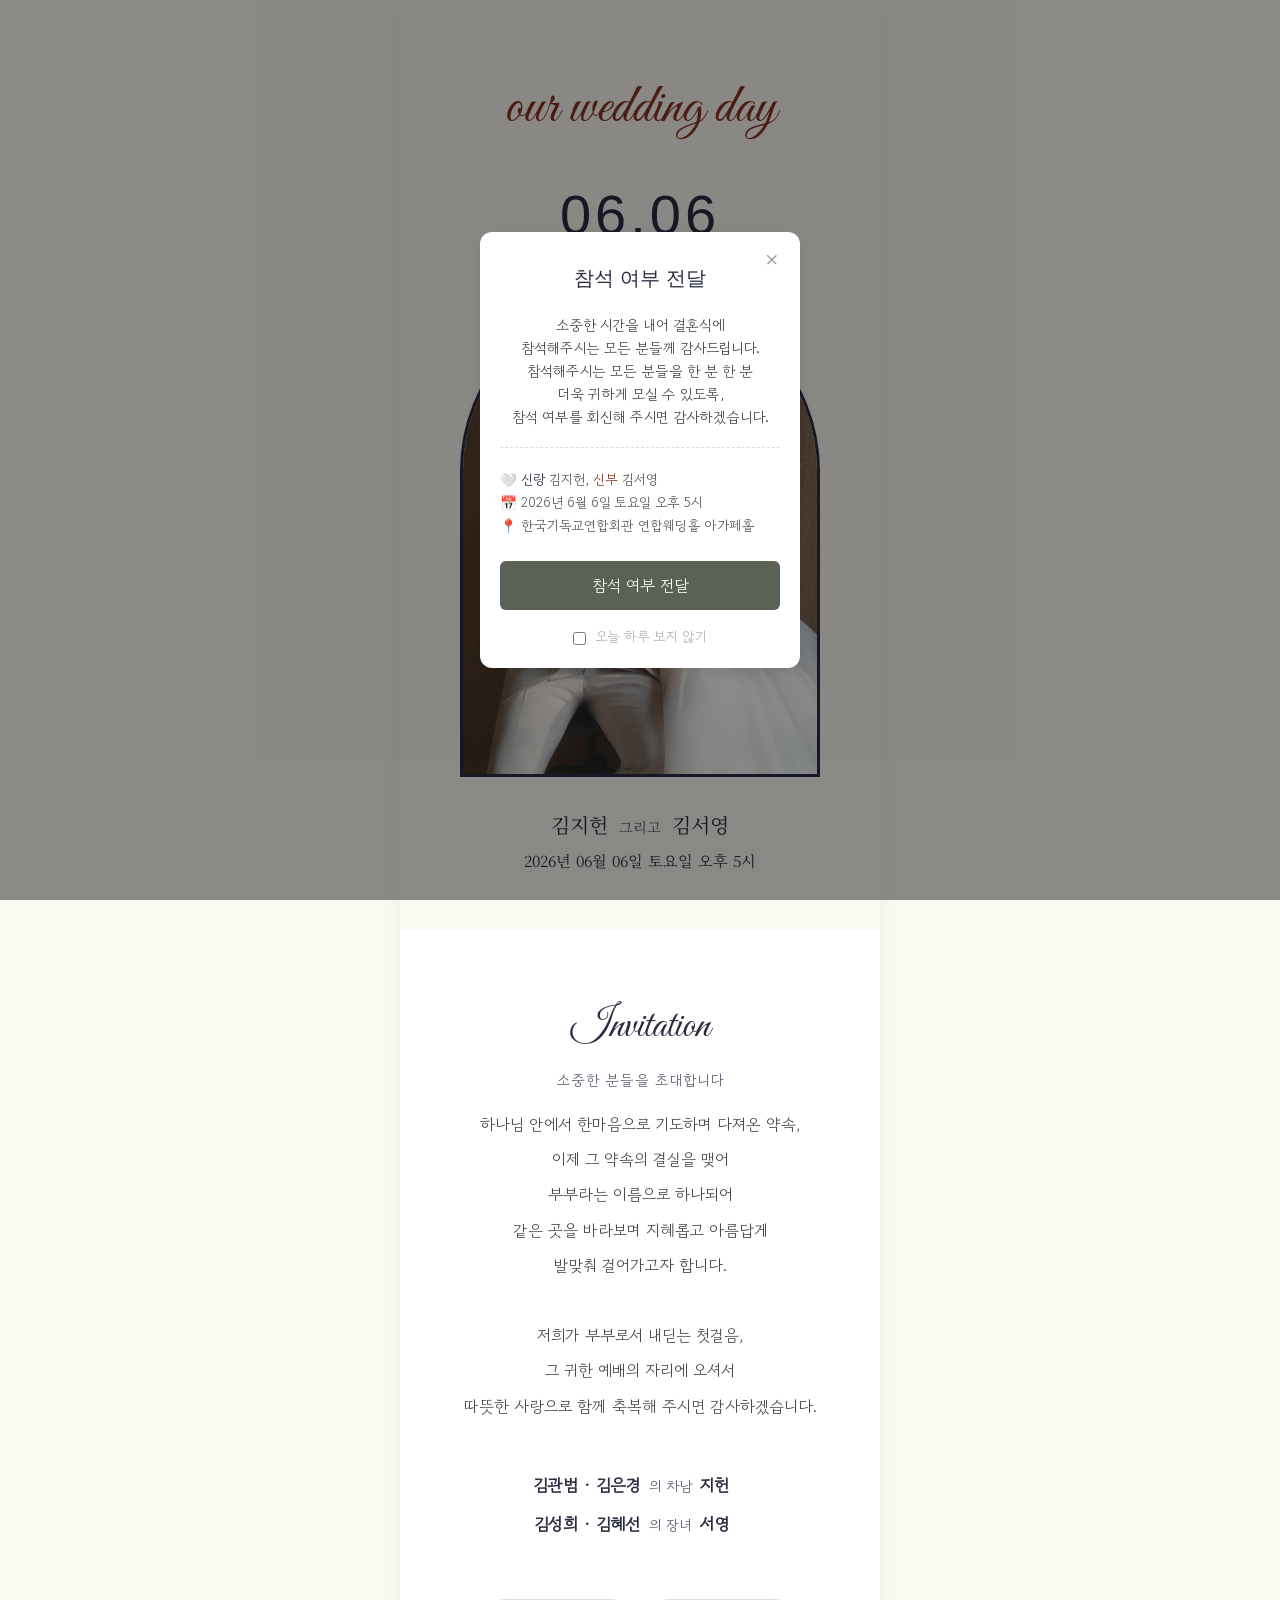
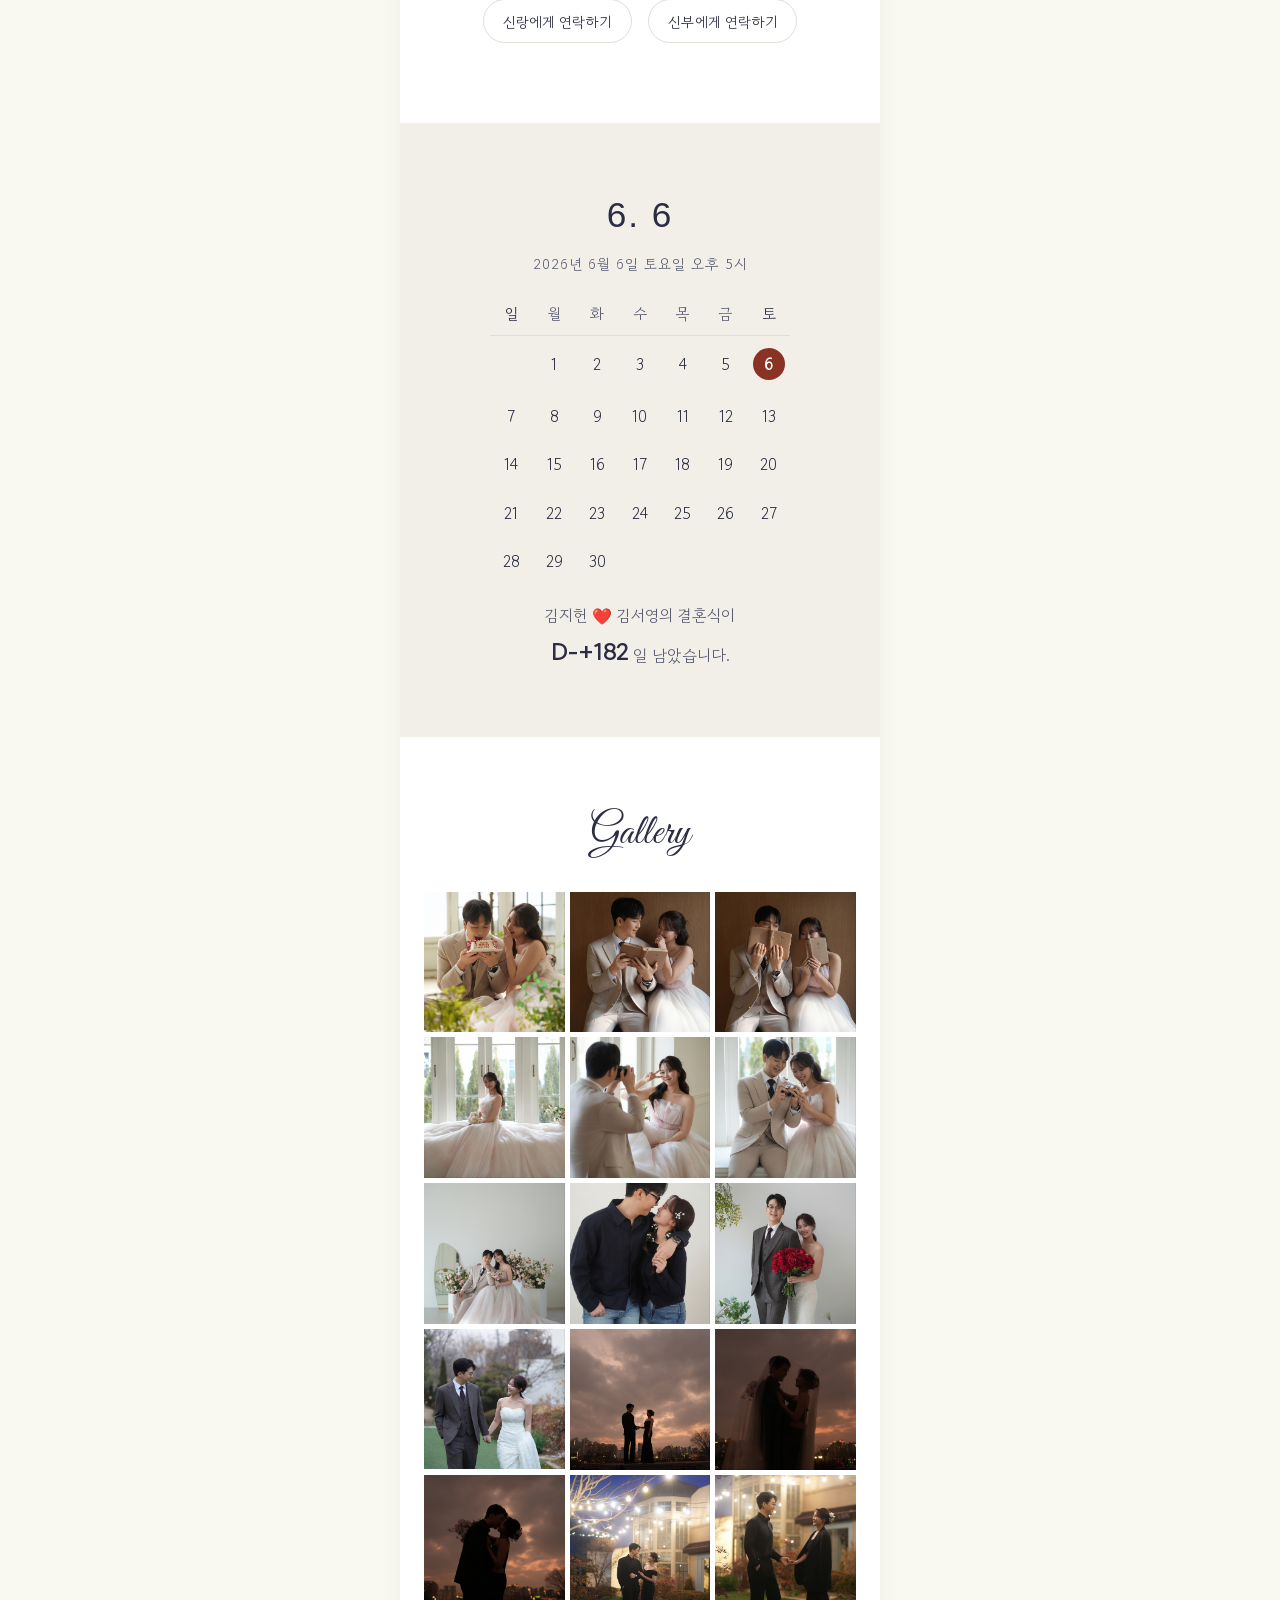
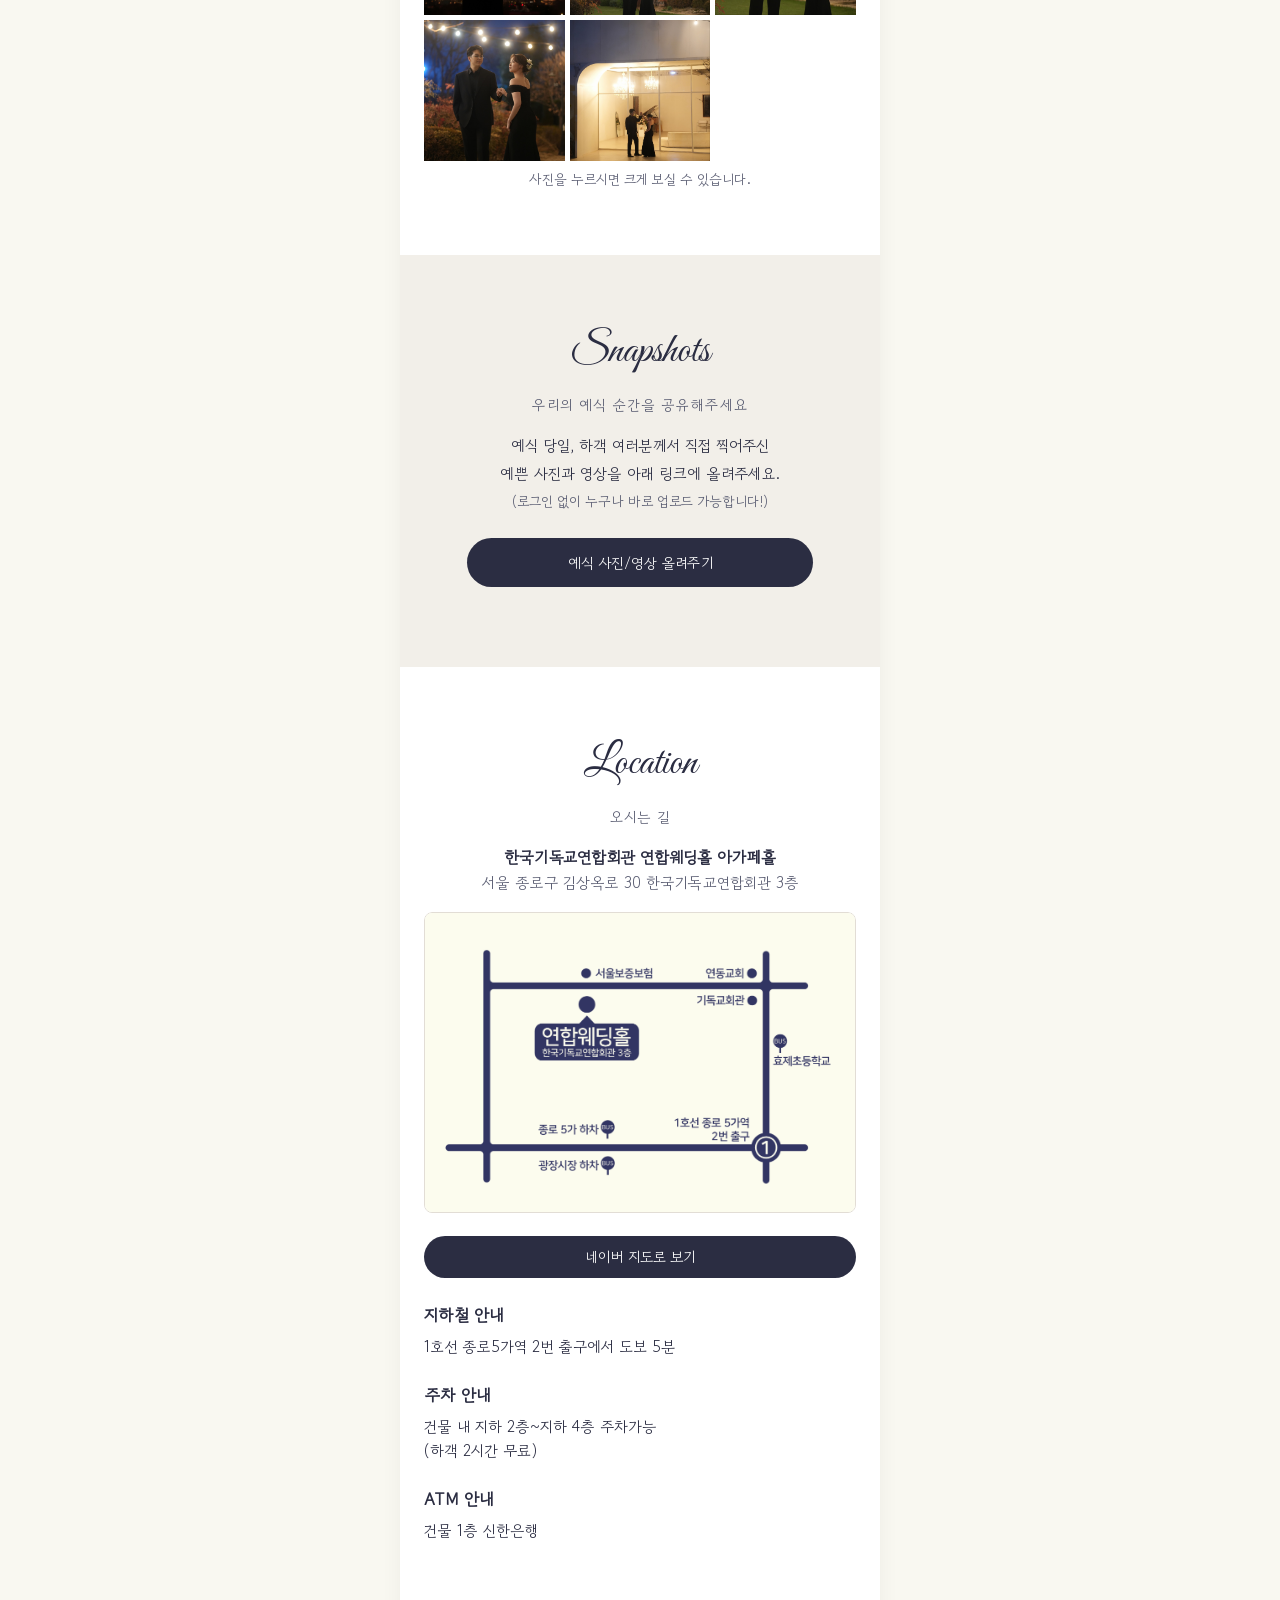
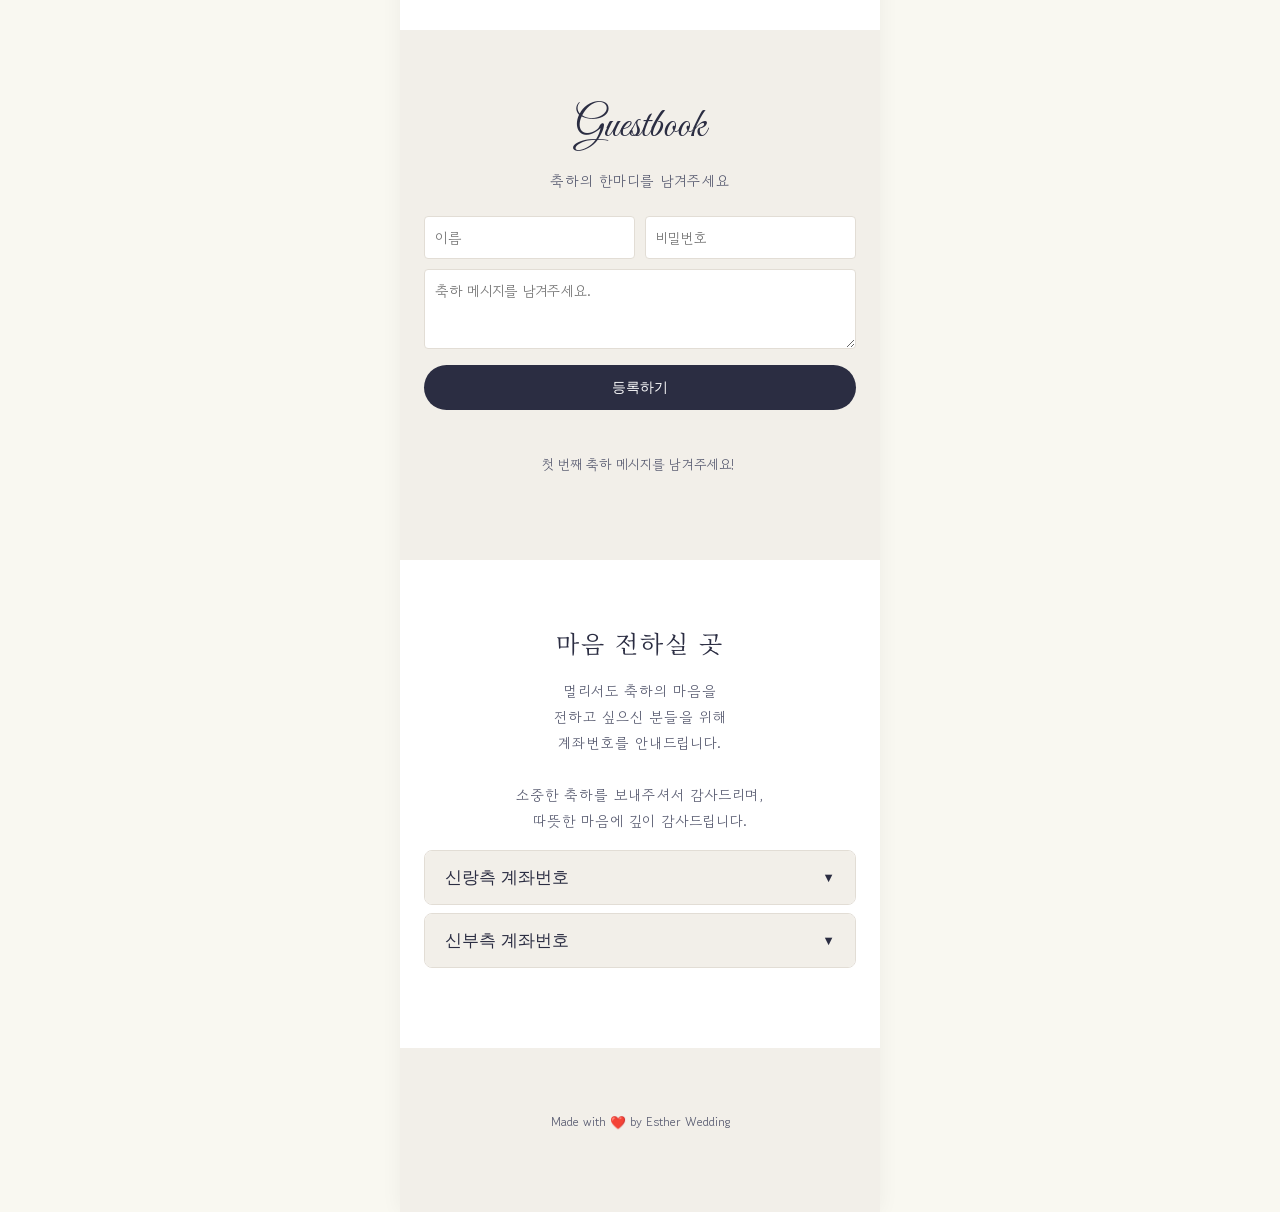
==== parents.html @ 5a8cbb38 "Add files via upload" ====
<!DOCTYPE html>
<html lang="ko">

<head>
    <meta charset="UTF-8">
    <meta name="viewport" content="width=device-width, initial-scale=1.0, maximum-scale=1.0, user-scalable=no">
    <title>모바일 청첩장</title>

    <!-- Open Graph for SNS share previews -->
    <meta property="og:title" content="지헌 ❤️ 서영 예식에 초대합니다">
    <meta property="og:description" content="2026년 06월 06일 오후 5시 | 한국기독교연합회관 연합웨딩홀">
    <meta property="og:image" content="https://estherluvsya11-alt.github.io/wedding-invitation/images/cover.jpg">

    <!-- 네이버 지도 API -->
    <script type="text/javascript" src="https://oapi.map.naver.com/openapi/v3/maps.js?ncpClientId=0wtzzyyzog"></script>
    <!-- Google Fonts -->
    <link rel="preconnect" href="https://fonts.googleapis.com">
    <link rel="preconnect" href="https://fonts.gstatic.com" crossorigin>
    <link
        href="https://fonts.googleapis.com/css2?family=Gowun+Dodum&family=Great+Vibes&family=Noto+Serif+KR:wght@300;400;600&display=swap"
        rel="stylesheet">

    <!-- Styles -->
    <link rel="stylesheet" href="css/style.css?v=3.0">
</head>

<body>
    <div class="app-container">
        <!-- 메인 커버 섹션 -->
        <section id="cover" class="section-cover">
            <div class="cover-top text-center" style="margin-top: 2rem;">
                <p class="font-script"
                    style="color: var(--accent-color); font-size: 3.5rem; display: inline-block; margin: 0;">
                    our wedding day</p>
                <h1 class="font-number"
                    style="font-size: 3.5rem; color: var(--primary-color); letter-spacing: 4px; margin-top: 1rem;">
                    06.06</h1>
            </div>
            <div class="cover-image-container"
                style="margin: 2rem auto; width: 90%; max-width: 360px; aspect-ratio: 1/1.35; border-radius: 200px 200px 0 0; border: 3px solid var(--primary-color); border-bottom: 3px solid var(--primary-color); overflow: hidden; position: relative; background: #fff;">
                <img src="images/cover.jpg" alt="Wedding Cover"
                    style="width: 100%; height: 100%; object-fit: cover; object-position: 65% 25%; opacity: 0.9;">
            </div>
            <div class="cover-bottom text-center mb-4">
                <p class="serif" style="font-size: 1.25rem; margin-bottom: 0.5rem; color: var(--primary-color);">김지헌
                    <span style="font-size:0.9rem; color: var(--text-muted); padding: 0 5px;">그리고</span> 김서영
                </p>
                <p class="serif" style="font-size: 0.95rem; color: var(--primary-color);">2026년 06월 06일 토요일 오후 5시</p>
            </div>
        </section>

        <!-- 인사말 섹션 -->
        <section id="greeting" class="section-padding text-center fade-in">
            <h2 class="section-title font-script">Invitation</h2>
            <p class="section-subtitle">소중한 분들을 초대합니다</p>

            <div class="greeting-message my-4">
                하나님 안에서 한마음으로 기도하며 다져온 약속,<br>
                이제 그 약속의 결실을 맺어<br>
                부부라는 이름으로 하나되어<br>
                같은 곳을 바라보며 지혜롭고 아름답게<br>
                발맞춰 걸어가고자 합니다.<br>
                <br>
                저희가 부부로서 내딛는 첫걸음,<br>
                그 귀한 예배의 자리에 오셔서<br>
                따뜻한 사랑으로 함께 축복해 주시면 감사하겠습니다.
            </div>

            <div class="parents-info mt-2">
                <div class="parent-row">
                    <span class="parent-name">김관범 · 김은경</span>
                    <span class="relation text-muted">의 차남</span>
                    <span class="child-name">지헌</span>
                </div>
                <div class="parent-row">
                    <span class="parent-name">김성희 · 김혜선</span>
                    <span class="relation text-muted">의 장녀</span>
                    <span class="child-name">서영</span>
                </div>
            </div>

            <div class="contact-buttons my-4">
                <a href="tel:010-6278-0781" class="btn btn-outline">신랑에게 연락하기</a>
                <a href="tel:010-4613-9917" class="btn btn-outline">신부에게 연락하기</a>
            </div>
        </section>

        <!-- 캘린더 섹션 -->
        <section id="calendar" class="section-padding background-surface text-center fade-in">
            <h2 class="section-title font-number" style="font-size: 2.2rem; margin-bottom: 0.5rem;">6. 6</h2>
            <p class="section-subtitle">2026년 6월 6일 토요일 오후 5시</p>

            <div class="calendar-wrapper my-4">
                <table class="wedding-calendar">
                    <thead>
                        <tr>
                            <th class="sun">일</th>
                            <th>월</th>
                            <th>화</th>
                            <th>수</th>
                            <th>목</th>
                            <th>금</th>
                            <th class="sat">토</th>
                        </tr>
                    </thead>
                    <tbody>
                        <tr>
                            <td></td>
                            <td>1</td>
                            <td>2</td>
                            <td>3</td>
                            <td>4</td>
                            <td>5</td>
                            <td class="wedding-day">
                                <div class="circle-mark">6</div>
                            </td>
                        </tr>
                        <tr>
                            <td class="sun">7</td>
                            <td>8</td>
                            <td>9</td>
                            <td>10</td>
                            <td>11</td>
                            <td>12</td>
                            <td class="sat">13</td>
                        </tr>
                        <tr>
                            <td class="sun">14</td>
                            <td>15</td>
                            <td>16</td>
                            <td>17</td>
                            <td>18</td>
                            <td>19</td>
                            <td class="sat">20</td>
                        </tr>
                        <tr>
                            <td class="sun">21</td>
                            <td>22</td>
                            <td>23</td>
                            <td>24</td>
                            <td>25</td>
                            <td>26</td>
                            <td class="sat">27</td>
                        </tr>
                        <tr>
                            <td class="sun">28</td>
                            <td>29</td>
                            <td>30</td>
                            <td></td>
                            <td></td>
                            <td></td>
                            <td></td>
                        </tr>
                    </tbody>
                </table>
            </div>

            <div class="countdown mt-2">
                김지헌 ❤️ 김서영의 결혼식이 <br>
                <span class="d-day font-serif">D-<span id="dday-count">0</span></span> 일 남았습니다.
            </div>
        </section>

        <!-- 부모님용 버전: 스크랩북 및 편지 섹션 제외 -->

        <!-- 갤러리 섹션 -->
        <section id="gallery" class="section-padding text-center fade-in">
            <h2 class="section-title font-script">Gallery</h2>

            <div class="gallery-grid mt-4">
                <div class="gallery-item" onclick="openLightbox(this)"><img src="images/gallery-1.jpg" alt="Gallery 1"></div>
                <div class="gallery-item" onclick="openLightbox(this)"><img src="images/gallery-2.jpg" alt="Gallery 2"></div>
                <div class="gallery-item" onclick="openLightbox(this)"><img src="images/gallery-3.jpg" alt="Gallery 3"></div>
                <div class="gallery-item" onclick="openLightbox(this)"><img src="images/gallery-4.jpg" alt="Gallery 4"></div>
                <div class="gallery-item" onclick="openLightbox(this)"><img src="images/gallery-5.jpg" alt="Gallery 5"></div>
                <div class="gallery-item" onclick="openLightbox(this)"><img src="images/gallery-6.jpg" alt="Gallery 6"></div>
                <div class="gallery-item" onclick="openLightbox(this)"><img src="images/gallery-7.jpg" alt="Gallery 7"></div>
                <div class="gallery-item" onclick="openLightbox(this)"><img src="images/gallery-8.jpg" alt="Gallery 8"></div>
                <div class="gallery-item" onclick="openLightbox(this)"><img src="images/gallery-9.jpg" alt="Gallery 9"></div>
                <div class="gallery-item" onclick="openLightbox(this)"><img src="images/gallery-10.jpg" alt="Gallery 10"></div>
                <div class="gallery-item" onclick="openLightbox(this)"><img src="images/gallery-11.jpg" alt="Gallery 11"></div>
                <div class="gallery-item" onclick="openLightbox(this)"><img src="images/gallery-12.jpg" alt="Gallery 12"></div>
                <div class="gallery-item" onclick="openLightbox(this)"><img src="images/gallery-13.jpg" alt="Gallery 13"></div>
                <div class="gallery-item" onclick="openLightbox(this)"><img src="images/gallery-14.jpg" alt="Gallery 14"></div>
                <div class="gallery-item" onclick="openLightbox(this)"><img src="images/gallery-15.jpg" alt="Gallery 15"></div>
                <div class="gallery-item" onclick="openLightbox(this)"><img src="images/gallery-16.jpg" alt="Gallery 16"></div>
                <div class="gallery-item" onclick="openLightbox(this)"><img src="images/gallery-17.jpg" alt="Gallery 17"></div>
            </div>

            <p class="text-muted mt-2" style="font-size: 0.85rem;">사진을 누르시면 크게 보실 수 있습니다.</p>
        </section>

        <!-- 하객 사진 업로드 섹션 -->
        <section id="guest-upload" class="section-padding background-surface text-center fade-in">
            <h2 class="section-title font-script">Snapshots</h2>
            <p class="section-subtitle">우리의 예식 순간을 공유해주세요</p>
            <div class="upload-info my-4">
                <p style="font-size: 0.95rem; margin-bottom: 1.5rem; line-height: 1.8;">
                    예식 당일, 하객 여러분께서 직접 찍어주신<br>
                    예쁜 사진과 영상을 아래 링크에 올려주세요.<br>
                    <span class="text-muted" style="font-size: 0.85rem;">(로그인 없이 누구나 바로 업로드 가능합니다!)</span>
                </p>
                <a href="https://www.dropbox.com/request/eNAy2zcCupGaQuWg6ipC" target="_blank" class="btn btn-outline"
                    style="background-color: var(--primary-color); color: white; border: none; width: 80%; padding: 0.8rem;">
                    예식 사진/영상 올려주기
                </a>
            </div>
        </section>

        <!-- 오시는길 섹션 -->
        <section id="location" class="section-padding text-center fade-in">
            <h2 class="section-title font-script">Location</h2>
            <p class="section-subtitle">오시는 길</p>

            <div class="venue-info my-4">
                <strong>한국기독교연합회관 연합웨딩홀 아가페홀</strong><br>
                <span class="text-muted" style="font-size: 0.95rem;">서울 종로구 김상옥로 30 한국기독교연합회관 3층</span>
            </div>

            <!-- 지도 영역 -->
            <div class="map-container" style="box-shadow: none;">
                <img src="images/map.png" alt="오시는 길 약도"
                    style="width: 100%; border-radius: 8px; border: 1px solid var(--border-color);">
            </div>

            <div class="map-buttons mt-2" style="margin-top: 1rem;">
                <a href="https://naver.me/FzSifb7D" target="_blank" class="btn btn-outline"
                    style="width: 100%; background-color: var(--primary-color); color: white; border: none;">네이버 지도로
                    보기</a>
            </div>

            <div class="transport-info mt-4 text-left">
                <div class="transport-item">
                    <h4>지하철 안내</h4>
                    <p>1호선 종로5가역 2번 출구에서 도보 5분</p>
                </div>
                <div class="transport-item">
                    <h4>주차 안내</h4>
                    <p>건물 내 지하 2층~지하 4층 주차가능 <br>(하객 2시간 무료)</p>
                </div>
                <div class="transport-item">
                    <h4>ATM 안내</h4>
                    <p>건물 1층 신한은행</p>
                </div>
            </div>
        </section>

        <!-- 방명록 섹션 -->
        <section id="guestbook" class="section-padding background-surface text-center fade-in">
            <h2 class="section-title font-script">Guestbook</h2>
            <p class="section-subtitle">축하의 한마디를 남겨주세요</p>

            <div class="guestbook-form mt-4">
                <div style="display: flex; gap: 10px; margin-bottom: 10px;">
                    <input type="text" id="gb-name" placeholder="이름" class="gb-input" style="flex: 1;">
                    <input type="password" id="gb-pwd" placeholder="비밀번호" class="gb-input" style="flex: 1;">
                </div>
                <textarea id="gb-message" placeholder="축하 메시지를 남겨주세요." class="gb-textarea"
                    style="width: 100%; height: 80px; margin-bottom: 10px;"></textarea>
                <button class="btn" onclick="addGuestbookEntry()"
                    style="width: 100%; background-color: var(--primary-color); color: white; border: none; padding: 0.8rem;">등록하기</button>
            </div>

            <div class="guestbook-list mt-4" id="guestbook-list"
                style="text-align: left; max-height: 400px; overflow-y: auto; padding-right: 5px;">
                <!-- Javascript로 동적 추가 -->
            </div>
        </section>

        <!-- 마음 전하실 곳 섹션 -->
        <section id="account" class="section-padding text-center fade-in">
            <h2 class="section-title serif">마음 전하실 곳</h2>
            <p class="section-subtitle" style="line-height: 1.8; margin-top: 1rem;">
                멀리서도 축하의 마음을<br>
                전하고 싶으신 분들을 위해<br>
                계좌번호를 안내드립니다.<br><br>
                소중한 축하를 보내주셔서 감사드리며,<br>
                따뜻한 마음에 깊이 감사드립니다.
            </p>

            <div class="accordion-container my-4">
                <!-- 신랑측 -->
                <div class="accordion">
                    <button class="accordion-header">신랑측 계좌번호 <span class="icon">▼</span></button>
                    <div class="accordion-content">
                        <div class="account-row">
                            <div class="account-details">
                                <span class="bank">우리은행</span>
                                <span class="number" id="groom-acc">1002-929-570524</span><br>
                                <span class="holder">예금주: 김관범</span>
                            </div>
                            <button class="btn-copy" onclick="copyText('groom-acc')">복사</button>
                        </div>
                        <div class="account-row">
                            <div class="account-details">
                                <span class="bank">우리은행</span>
                                <span class="number" id="groom2-acc">1002-945-417801</span><br>
                                <span class="holder">예금주: 김지헌</span>
                            </div>
                            <button class="btn-copy" onclick="copyText('groom2-acc')">복사</button>
                        </div>
                    </div>
                </div>

                <!-- 신부측 -->
                <div class="accordion mt-2">
                    <button class="accordion-header">신부측 계좌번호 <span class="icon">▼</span></button>
                    <div class="accordion-content">
                        <div class="account-row">
                            <div class="account-details">
                                <span class="bank">신한은행</span>
                                <span class="number" id="bride-acc">110-313-577332</span><br>
                                <span class="holder">예금주: 김성희</span>
                            </div>
                            <button class="btn-copy" onclick="copyText('bride-acc')">복사</button>
                        </div>
                        <div class="account-row">
                            <div class="account-details">
                                <span class="bank">국민은행</span>
                                <span class="number" id="bride2-acc">233002-04-206398</span><br>
                                <span class="holder">예금주: 김서영</span>
                            </div>
                            <button class="btn-copy" onclick="copyText('bride2-acc')">복사</button>
                        </div>
                    </div>
                </div>
            </div>
        </section>

        <footer class="text-center section-padding background-surface text-muted"
            style="font-size: 0.8rem; padding-bottom: 5rem;">
            <p>Made with ❤️ by Esther Wedding</p>
        </footer>
    </div>

    <!-- Lightbox Modal -->
    <div id="lightbox" class="lightbox">
        <span class="lightbox-close" onclick="closeLightbox()">&times;</span>
        <span class="lightbox-prev" onclick="prevImage()">&#10094;</span>
        <img id="lightbox-img" src="" alt="Full view" draggable="false" style="touch-action: pan-y;">
        <span class="lightbox-next" onclick="nextImage()">&#10095;</span>
    </div>

    <!-- RSVP Modal -->
    <div id="rsvp-modal" class="modal-overlay">
        <!-- RSVP Intro -->
        <div id="rsvp-intro" class="modal-content">
            <span class="modal-close" onclick="closeRsvpModal()">&times;</span>
            <h3 class="modal-title font-number">참석 여부 전달</h3>
            <p class="modal-desc">
                소중한 시간을 내어 결혼식에<br>
                참석해주시는 모든 분들께 감사드립니다.<br>
                참석해주시는 모든 분들을 한 분 한 분<br>
                더욱 귀하게 모실 수 있도록,<br>
                참석 여부를 회신해 주시면 감사하겠습니다.
            </p>
            <hr class="modal-divider">
            <div class="modal-info">
                <p>🤍 <span style="color:var(--primary-color);">신랑</span> 김지헌, <span style="color:var(--accent-color);">신부</span> 김서영</p>
                <p>📅 2026년 6월 6일 토요일 오후 5시</p>
                <p>📍 한국기독교연합회관 연합웨딩홀 아가페홀</p>
            </div>
            <a href="#" class="btn btn-rsvp" onclick="openRsvpForm(); return false;">참석 여부 전달</a>
            
            <div class="modal-footer">
                <label>
                    <input type="checkbox" id="hide-today"> 오늘 하루 보지 않기
                </label>
            </div>
        </div>

        <!-- RSVP Form -->
        <div id="rsvp-form-container" class="modal-content rsvp-form-content" style="display: none; padding: 20px; max-width: 380px; text-align: left; background-color: #fdfdfd; max-height: 90vh; overflow-y: auto;">
            <span class="modal-close" onclick="closeRsvpModal()">&times;</span>
            <h3 class="modal-title font-number text-center" style="margin-bottom: 2rem; font-size: 1.15rem; color: #555;">참석 여부 전달</h3>
            
            <form id="rsvp-form" onsubmit="submitRsvp(event)">
                <!-- 어느 측 하객 -->
                <div class="form-group">
                    <label>어느 측 하객이신가요? <span class="form-required">*</span></label>
                    <div class="radio-group">
                        <input type="radio" id="side-groom" name="side" value="groom" required>
                        <label for="side-groom" class="radio-btn">신랑</label>
                        <input type="radio" id="side-bride" name="side" value="bride">
                        <label for="side-bride" class="radio-btn">신부</label>
                    </div>
                </div>

                <!-- 참석 여부 -->
                <div class="form-group">
                    <label>참석여부 <span class="form-required">*</span></label>
                    <div class="radio-group">
                        <input type="radio" id="attend-yes" name="attend" value="yes" required>
                        <label for="attend-yes" class="radio-btn">참석</label>
                        <input type="radio" id="attend-no" name="attend" value="no">
                        <label for="attend-no" class="radio-btn">불참석</label>
                    </div>
                </div>

                <!-- 식사 여부 -->
                <div class="form-group">
                    <label>식사여부 <span class="form-required">*</span></label>
                    <div class="radio-group">
                        <input type="radio" id="meal-yes" name="meal" value="yes" required>
                        <label for="meal-yes" class="radio-btn">O</label>
                        <input type="radio" id="meal-no" name="meal" value="no">
                        <label for="meal-no" class="radio-btn">X</label>
                        <input type="radio" id="meal-unknown" name="meal" value="unknown">
                        <label for="meal-unknown" class="radio-btn">미정</label>
                    </div>
                </div>

                <!-- 성함 -->
                <div class="form-group">
                    <label for="rsvp-name">성함 <span class="form-required">*</span></label>
                    <input type="text" id="rsvp-name" class="form-input" required>
                </div>

                <!-- 동행인 성함 -->
                <div class="form-group">
                    <label for="rsvp-companion">동행인 성함</label>
                    <input type="text" id="rsvp-companion" class="form-input">
                </div>

                <!-- 전달사항 -->
                <div class="form-group">
                    <label for="rsvp-message">전달사항</label>
                    <textarea id="rsvp-message" class="form-input" rows="3"></textarea>
                </div>

                <button type="submit" class="btn btn-rsvp" style="background-color: #5b6255; border-radius: 4px; border: none; font-size: 1rem; margin-top: 10px;">전달</button>
            </form>
        </div>
    </div>

    <!-- Scripts -->
    <script type="text/javascript" src="https://cdn.jsdelivr.net/npm/@emailjs/browser@4/dist/email.min.js"></script>
    <script type="text/javascript">
        (function() {
            emailjs.init({
              publicKey: "juJy0icjdZydgrkr8",
            });
        })();
    </script>
    <script src="js/script.js"></script>
</body>

</html>
---- css/style.css ----
@font-face {
    font-family: 'GmarketSansMedium';
    src: url('https://fastly.jsdelivr.net/gh/projectnoonnu/noonfonts_2001@1.1/GmarketSansMedium.woff') format('woff');
    font-weight: normal;
    font-style: normal;
}

:root {
    /* Color Palette - Elegant Vintage Navy & Cream */
    --primary-color: #2B2D42;
    /* Deep Navy */
    --secondary-color: #F9F8F1;
    /* Warm Cream / Ivory */
    --text-main: #2B2D42;
    --text-muted: #5A5D72;
    --background: #ffffff;
    --surface: #F2EFE9;
    --border-color: #E2DDD5;
    --accent-color: #8A3324;
    /* Maroon / Deep Red */

    /* Typography */
    --font-serif: 'Noto Serif KR', serif;
    --font-sans: 'Gowun Dodum', sans-serif;
    --font-script: 'Great Vibes', cursive;
}

* {
    margin: 0;
    padding: 0;
    box-sizing: border-box;
}

body {
    background-color: var(--secondary-color);
    /* To make the mobile container stand out on desktop */
    color: var(--text-main);
    font-family: var(--font-sans);
    line-height: 1.6;
    display: flex;
    justify-content: center;
}

/* Mobile Container Constraint */
.app-container {
    width: 100%;
    max-width: 480px;
    /* Typical mobile max width */
    background-color: var(--background);
    min-height: 100vh;
    box-shadow: 0 0 20px rgba(0, 0, 0, 0.05);
    overflow-x: hidden;
}

/* Typography Utilities */
h1,
h2,
h3,
.serif {
    font-family: var(--font-serif);
    font-weight: 400;
}

.font-script {
    font-family: var(--font-script);
}

.font-number {
    font-family: 'GmarketSansMedium', sans-serif;
}

.text-center {
    text-align: center;
}

.text-muted {
    color: var(--text-muted);
}

.mt-2 {
    margin-top: 0.5rem;
}

.mt-4 {
    margin-top: 1.5rem;
}

.my-4 {
    margin-top: 1rem;
    margin-bottom: 1rem;
}

/* Sections */
.section-padding {
    padding: 4rem 1.5rem;
}

/* Cover Section */
.section-cover {
    display: flex;
    flex-direction: column;
    justify-content: center;
    align-items: center;
    min-height: 100vh;
    padding: 2rem 1rem;
    background-color: var(--secondary-color);
}

.mb-4 {
    margin-bottom: 1.5rem;
}

/* Animations */
.fade-in {
    opacity: 0;
    transform: translateY(20px);
    transition: opacity 1s cubic-bezier(0.4, 0, 0.2, 1), transform 1s cubic-bezier(0.4, 0, 0.2, 1);
}

.fade-in.visible {
    opacity: 1;
    transform: translateY(0);
}

/* Sections Utilities */
.background-surface {
    background-color: var(--surface);
}

.section-title {
    font-size: 1.5rem;
    color: var(--primary-color);
    margin-bottom: 0.5rem;
    letter-spacing: 2px;
}

.section-title.font-script {
    font-size: 2.6rem;
    letter-spacing: 0;
    font-weight: normal;
}

.section-subtitle {
    font-size: 0.9rem;
    color: var(--text-muted);
    letter-spacing: 1px;
}

/* Greeting Section */
.greeting-message {
    font-size: 1rem;
    line-height: 2.2;
    color: #4a4a4a;
}

.parents-info {
    display: inline-block;
    text-align: left;
    margin: 2rem auto;
    font-size: 1.05rem;
}

.parent-row {
    margin-bottom: 0.8rem;
    display: flex;
    align-items: center;
    justify-content: center;
}

.parent-name {
    width: 120px;
    text-align: right;
    font-weight: 600;
}

.relation {
    width: 60px;
    text-align: center;
    font-size: 0.9rem;
}

.child-name {
    width: 60px;
    text-align: left;
    font-weight: 600;
}

.contact-buttons {
    display: flex;
    gap: 1rem;
    justify-content: center;
}

.btn {
    display: inline-block;
    padding: 0.6rem 1.2rem;
    border-radius: 30px;
    text-decoration: none;
    font-size: 0.9rem;
    transition: all 0.3s ease;
    cursor: pointer;
}

.btn-outline {
    border: 1px solid var(--border-color);
    color: var(--text-main);
    background: transparent;
}

.btn-outline:hover {
    background: var(--surface);
    border-color: var(--primary-color);
}

/* Calendar Section */
.calendar-wrapper {
    display: flex;
    justify-content: center;
}

.wedding-calendar {
    width: 100%;
    max-width: 300px;
    border-collapse: collapse;
    font-size: 0.95rem;
    table-layout: fixed;
}

.wedding-calendar th {
    font-weight: 400;
    color: var(--text-muted);
    padding: 10px 5px;
    border-bottom: 1px solid var(--border-color);
}

.wedding-calendar td {
    padding: 12px 5px;
    text-align: center;
}

/* All days are navy to match design */
.wedding-calendar .sun,
.wedding-calendar .sat {
    color: var(--primary-color);
}

.wedding-day .circle-mark {
    display: flex;
    align-items: center;
    justify-content: center;
    width: 32px;
    height: 32px;
    margin: 0 auto;
    color: #ffffff;
    background-color: var(--accent-color);
    border-radius: 50%;
    position: relative;
    font-weight: 600;
}

.countdown {
    font-size: 1rem;
    color: var(--text-muted);
    line-height: 1.8;
}

.d-day {
    color: var(--primary-color);
    font-size: 1.5rem;
    font-weight: 600;
}

/* Gallery Section */
.gallery-grid {
    display: grid;
    grid-template-columns: repeat(3, 1fr);
    gap: 5px;
}

.gallery-item {
    aspect-ratio: 1 / 1;
    overflow: hidden;
    cursor: pointer;
}

.gallery-item img {
    width: 100%;
    height: 100%;
    object-fit: cover;
    transition: transform 0.3s ease;
}

.gallery-item:hover img {
    transform: scale(1.05);
}

/* Lightbox Modal */
.lightbox {
    display: none;
    position: fixed;
    z-index: 999;
    padding-top: 100px;
    left: 0;
    top: 0;
    width: 100%;
    height: 100%;
    background-color: rgba(0, 0, 0, 0.9);
}

.lightbox-close {
    position: absolute;
    top: 30px;
    right: 35px;
    color: #f1f1f1;
    font-size: 40px;
    font-weight: bold;
    cursor: pointer;
    z-index: 1000;
}

.lightbox-prev,
.lightbox-next {
    cursor: pointer;
    position: absolute;
    top: 50%;
    transform: translateY(-50%);
    width: auto;
    padding: 16px;
    color: white;
    font-weight: bold;
    font-size: 30px;
    transition: 0.3s;
    user-select: none;
    -webkit-user-select: none;
    background-color: rgba(0, 0, 0, 0.3);
    border-radius: 5px;
    z-index: 1000;
}

.lightbox-prev {
    left: 10px;
}

.lightbox-next {
    right: 10px;
}

.lightbox-prev:hover,
.lightbox-next:hover {
    background-color: rgba(0, 0, 0, 0.8);
}

.lightbox img {
    margin: auto;
    display: block;
    max-width: 95%;
    max-height: 80vh;
    animation: zoomIn 0.3s;
}

@keyframes zoomIn {
    from {
        transform: scale(0.8);
        opacity: 0
    }

    to {
        transform: scale(1);
        opacity: 1
    }
}

/* Location Section */
.map-container {
    width: 100%;
    border-radius: 8px;
    overflow: hidden;
    box-shadow: 0 4px 6px rgba(0, 0, 0, 0.05);
}

.transport-item {
    margin-bottom: 1.5rem;
}

.transport-item h4 {
    color: var(--primary-color);
    font-size: 1.05rem;
    margin-bottom: 0.3rem;
}

.transport-item p {
    font-size: 0.95rem;
    line-height: 1.6;
}

.text-left {
    text-align: left;
}

/* Accordion Section */
.accordion {
    border: 1px solid var(--border-color);
    border-radius: 8px;
    overflow: hidden;
    background: white;
}

.accordion-header {
    width: 100%;
    padding: 15px 20px;
    background-color: var(--surface);
    border: none;
    text-align: left;
    font-size: 1.05rem;
    color: var(--text-main);
    cursor: pointer;
    display: flex;
    justify-content: space-between;
    align-items: center;
    transition: background-color 0.3s;
}

.accordion-header:hover {
    background-color: #f0e6dd;
}

.accordion-header .icon {
    font-size: 0.8rem;
    transition: transform 0.3s;
}

.accordion-header.active .icon {
    transform: rotate(180deg);
}

.accordion-content {
    max-height: 0;
    overflow: hidden;
    transition: max-height 0.3s ease-out;
    background-color: white;
}

.account-row {
    display: flex;
    justify-content: space-between;
    align-items: center;
    padding: 15px 20px;
    border-bottom: 1px solid var(--border-color);
    text-align: left;
}

.account-row:last-child {
    border-bottom: none;
}

.account-details .bank {
    font-weight: 600;
    margin-right: 5px;
}

.account-details .holder {
    font-size: 0.85rem;
    color: var(--text-muted);
}

.btn-copy {
    background: var(--primary-color);
    color: white;
    border: none;
    padding: 5px 12px;
    border-radius: 4px;
    font-size: 0.8rem;
    cursor: pointer;
    transition: background 0.3s;
}

.btn-copy:hover {
    background: #bfa895;
}

/* Scrapbook Parents' Letter Section */
.scrapbook-container {
    position: relative;
    margin: 0 auto;
    max-width: 440px;
    padding: 30px 20px;
    background: #fff;
    box-shadow: 0 5px 15px rgba(0, 0, 0, 0.03);
    border-radius: 10px;
    text-align: center;
}

.scrapbook-title {
    font-size: 1rem;
    color: var(--primary-color);
    margin-bottom: 2rem;
    line-height: 1.6;
}

.scrapbook-title strong {
    font-size: 1.25rem;
    font-weight: 600;
}

.scrapbook-polaroid {
    background: white;
    padding: 10px 10px 45px 10px;
    box-shadow: 0 4px 10px rgba(0, 0, 0, 0.08);
    transform: rotate(-2deg);
    margin: 0 auto 30px;
    position: relative;
    width: 85%;
}

.tape {
    position: absolute;
    top: -12px;
    left: 50%;
    transform: translateX(-50%) rotate(2deg);
    width: 90px;
    height: 28px;
    background: rgba(255, 235, 205, 0.7);
    /* Beige tape */
    box-shadow: 1px 1px 3px rgba(0, 0, 0, 0.05);
    z-index: 2;
}

.polaroid-img {
    width: 100%;
    aspect-ratio: 1 / 1.1;
    object-fit: cover;
    background: var(--background-color);
}

.scrapbook-paper {
    position: relative;
    background: linear-gradient(transparent, transparent 31px, rgba(160, 190, 220, 0.3) 31px, rgba(160, 190, 220, 0.3) 32px);
    background-size: 100% 32px;
    padding: 20px 15px 40px;
    margin-top: 20px;
    border: 1px solid rgba(0, 0, 0, 0.05);
    box-shadow: 2px 2px 8px rgba(0, 0, 0, 0.04);
    transform: rotate(1deg);
    min-height: 200px;
    overflow: hidden;
}

.handwritten-img {
    width: 100%;
    height: auto;
    mix-blend-mode: multiply;
    filter: contrast(2.5) brightness(1.3) grayscale(100%);
    opacity: 0.95;
    pointer-events: none;
    transform: translateY(-10px);
}

.sticker-photo {
    position: absolute;
    bottom: -30px;
    right: 5px;
    width: 150px;
    height: 150px;
    /* Organic sticker shape */
    border-radius: 40% 60% 70% 30% / 40% 50% 60% 50%;
    border: 4px solid white;
    box-shadow: 0 4px 12px rgba(0, 0, 0, 0.15);
    overflow: hidden;
    transform: rotate(3deg);
    z-index: 3;
    background: white;
}

.sticker-img {
    width: 100%;
    height: 100%;
    object-fit: cover;
    object-position: center 5%;
}

/* Guestbook */
.gb-input,
.gb-textarea {
    padding: 10px;
    border: 1px solid var(--border-color);
    border-radius: 4px;
    font-family: inherit;
    font-size: 0.9rem;
    width: 100%;
    /* 너비를 100%로 설정하여 부모 요소를 넘어가지 않게 방지 */
    box-sizing: border-box;
    /* 패딩과 테두리를 너비에 포함시킴 */
}

.gb-input:focus,
.gb-textarea:focus {
    outline: none;
    border-color: var(--primary-color);
}

.guestbook-item {
    background: white;
    padding: 15px;
    border-radius: 8px;
    margin-bottom: 10px;
    box-shadow: 0 2px 4px rgba(0, 0, 0, 0.02);
    position: relative;
}

.guestbook-item .gb-name {
    font-weight: 600;
    font-size: 0.95rem;
    margin-bottom: 5px;
}

.guestbook-item .gb-date {
    font-size: 0.75rem;
    color: var(--text-muted);
    position: absolute;
    top: 15px;
    right: 15px;
}

.guestbook-item .gb-msg {
    font-size: 0.9rem;
    color: #444;
    white-space: pre-wrap;
}

/* RSVP Modal */
.modal-overlay {
    display: none;
    position: fixed;
    top: 0;
    left: 0;
    width: 100%;
    height: 100%;
    background-color: rgba(0, 0, 0, 0.45);
    z-index: 1000;
    justify-content: center;
    align-items: center;
    animation: fadeIn 0.3s;
}

.modal-content {
    background-color: white;
    width: 90%;
    max-width: 320px;
    border-radius: 12px;
    padding: 30px 20px 20px;
    position: relative;
    text-align: center;
    box-shadow: 0 4px 20px rgba(0, 0, 0, 0.1);
}

.modal-close {
    position: absolute;
    top: 15px;
    right: 20px;
    font-size: 24px;
    color: #999;
    cursor: pointer;
    line-height: 1;
}

.modal-title {
    font-size: 1.25rem;
    color: var(--text-main);
    margin-bottom: 1.2rem;
}

.modal-desc {
    font-size: 0.9rem;
    line-height: 1.6;
    color: #444;
    margin-bottom: 1.2rem;
}

.modal-divider {
    border: 0;
    border-top: 1px dashed var(--border-color);
    margin: 1.2rem 0;
}

.modal-info {
    text-align: left;
    font-size: 0.85rem;
    line-height: 1.7;
    margin-bottom: 1.5rem;
    color: #555;
}

.btn-rsvp {
    display: block;
    width: 100%;
    background-color: #5b6255;
    color: white;
    padding: 12px;
    border-radius: 6px;
    text-decoration: none;
    font-size: 1rem;
    margin-bottom: 1rem;
    border: none;
    cursor: pointer;
}

.modal-footer {
    font-size: 0.85rem;
    color: #b0b0b0;
    text-align: center;
}

.modal-footer input {
    margin-right: 5px;
    vertical-align: middle;
}

/* RSVP Form UI */
.rsvp-form-content {
    animation: fadeIn 0.3s;
}

.form-group {
    margin-bottom: 1.5rem;
}

.form-group label {
    display: block;
    margin-bottom: 0.6rem;
    font-size: 0.9rem;
    color: #444;
}

.form-required {
    color: #cc4444;
}

.radio-group {
    display: flex;
    gap: 0;
    width: 100%;
    border: 1px solid #e0e0e0;
    border-radius: 4px;
    overflow: hidden;
}

.radio-group input[type="radio"] {
    display: none;
}

.radio-btn {
    flex: 1;
    text-align: center;
    padding: 10px 0;
    background-color: white;
    color: #999;
    font-size: 0.9rem;
    cursor: pointer;
    border-right: 1px solid #e0e0e0;
    margin-bottom: 0 !important;
    transition: background-color 0.2s, color 0.2s;
}

.radio-btn:last-child {
    border-right: none;
}

.radio-group input[type="radio"]:checked + .radio-btn {
    background-color: var(--surface);
    color: var(--primary-color);
    font-weight: 600;
}

.form-input {
    width: 100%;
    padding: 10px;
    border: 1px solid #e0e0e0;
    border-radius: 4px;
    font-size: 0.95rem;
    font-family: inherit;
    box-sizing: border-box;
}

.form-input:focus {
    outline: none;
    border-color: #5b6255;
}

.privacy-group {
    display: flex;
    align-items: center;
    margin-top: 2rem;
}

.privacy-label {
    display: flex !important;
    align-items: center;
    gap: 8px;
    margin-bottom: 0 !important;
}

.privacy-label input[type="checkbox"] {
    width: 16px;
    height: 16px;
    margin: 0;
}
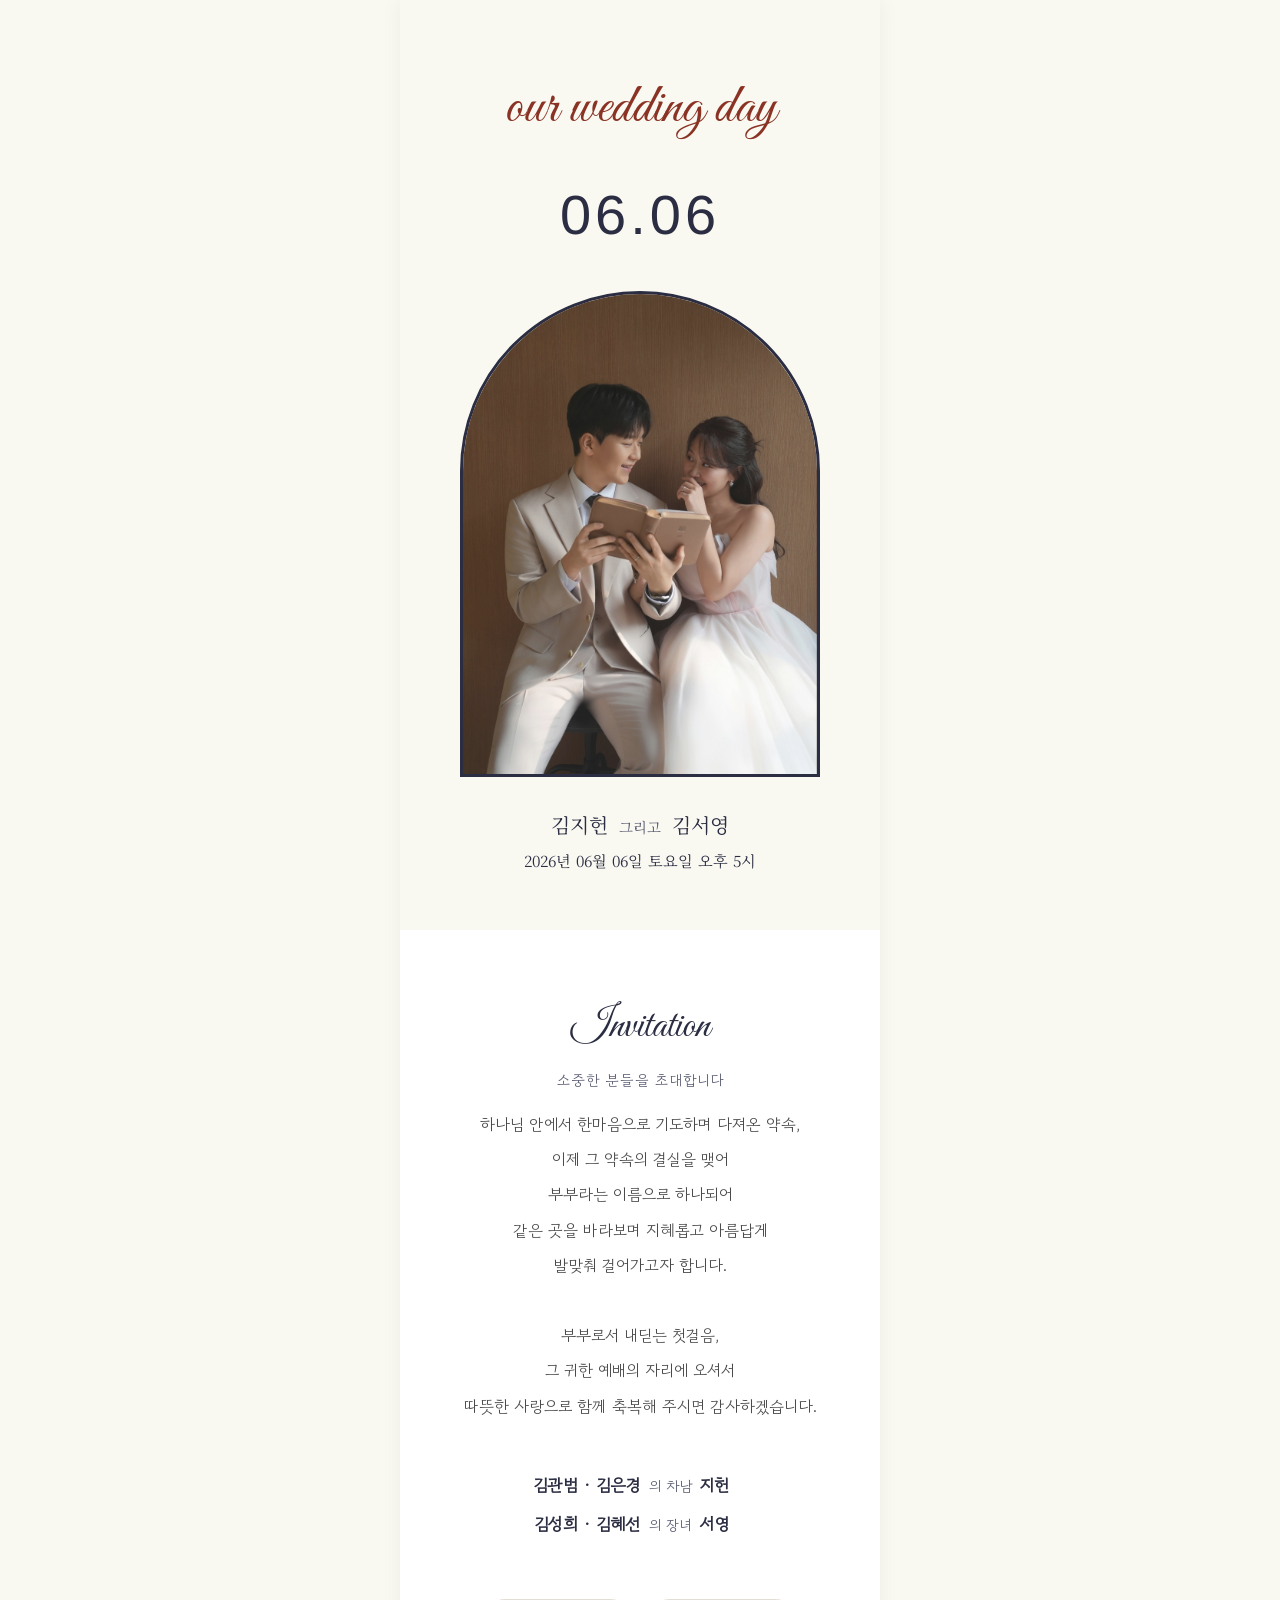
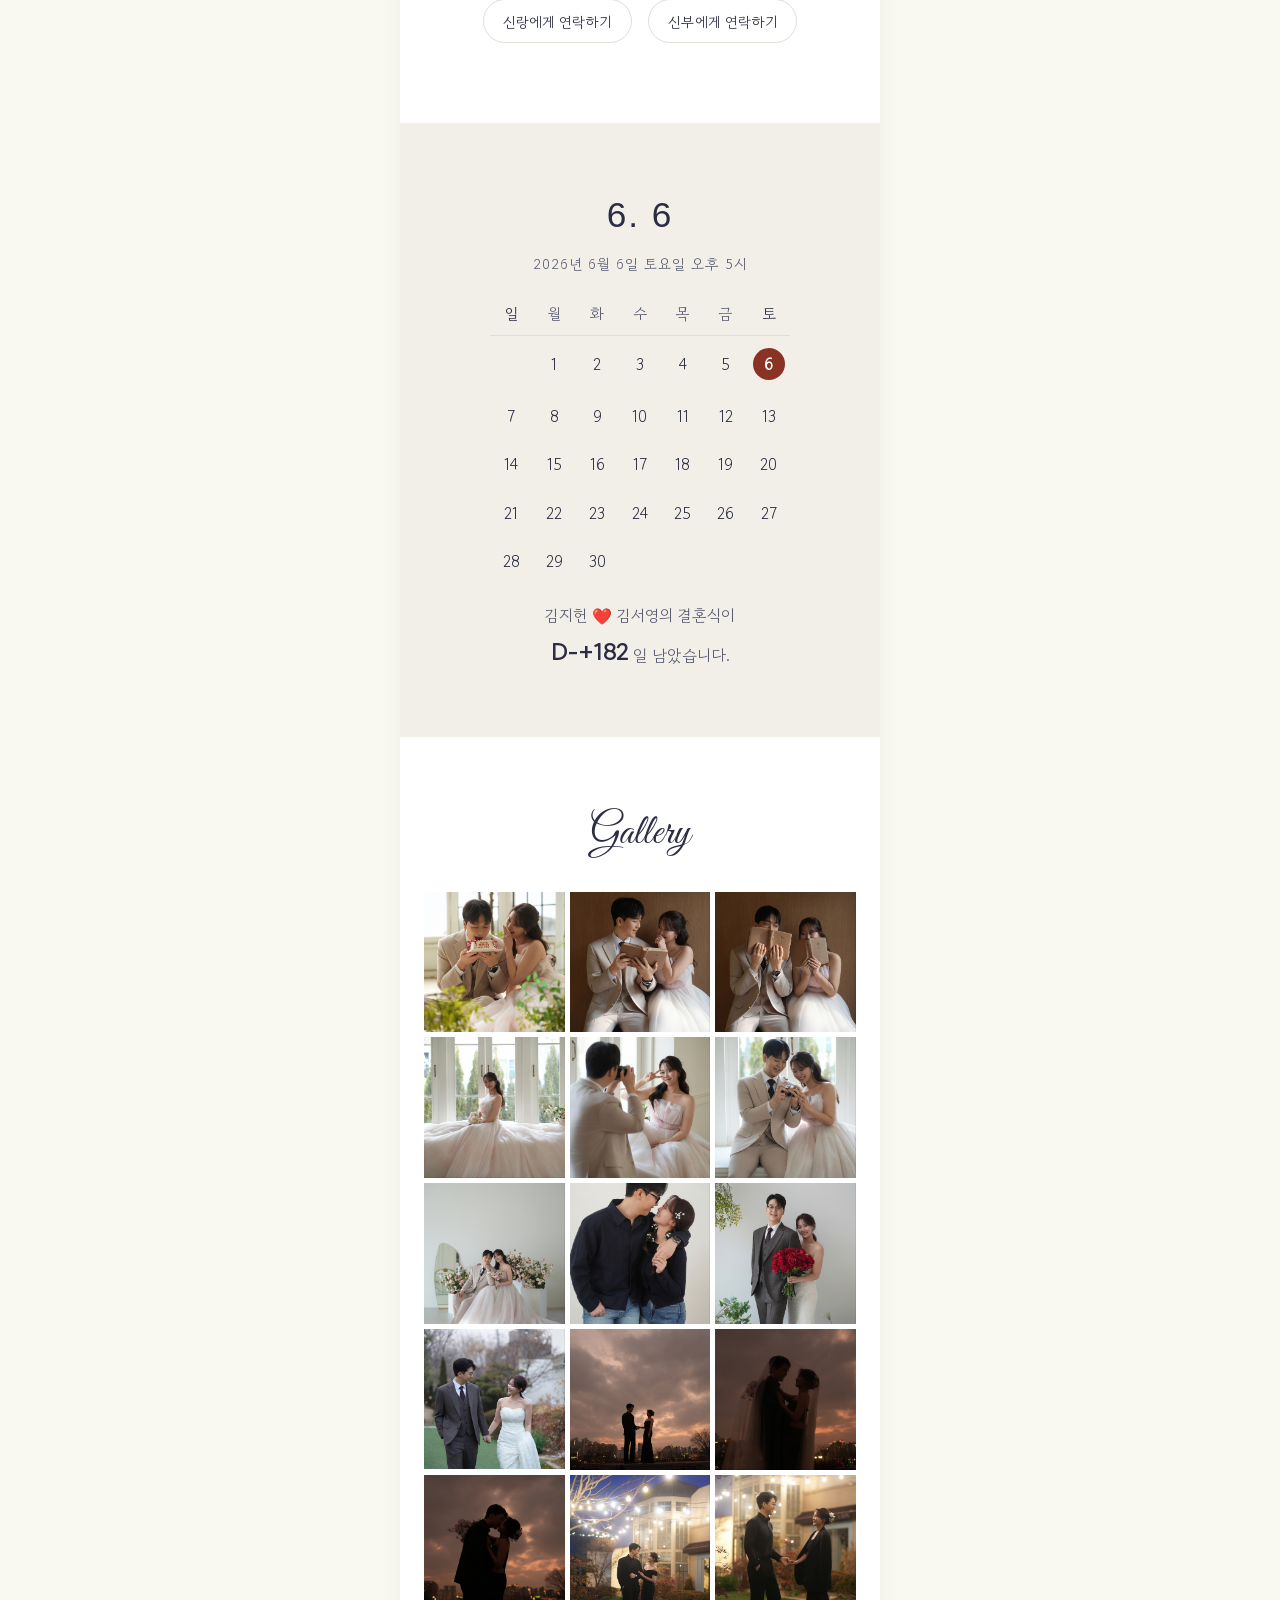
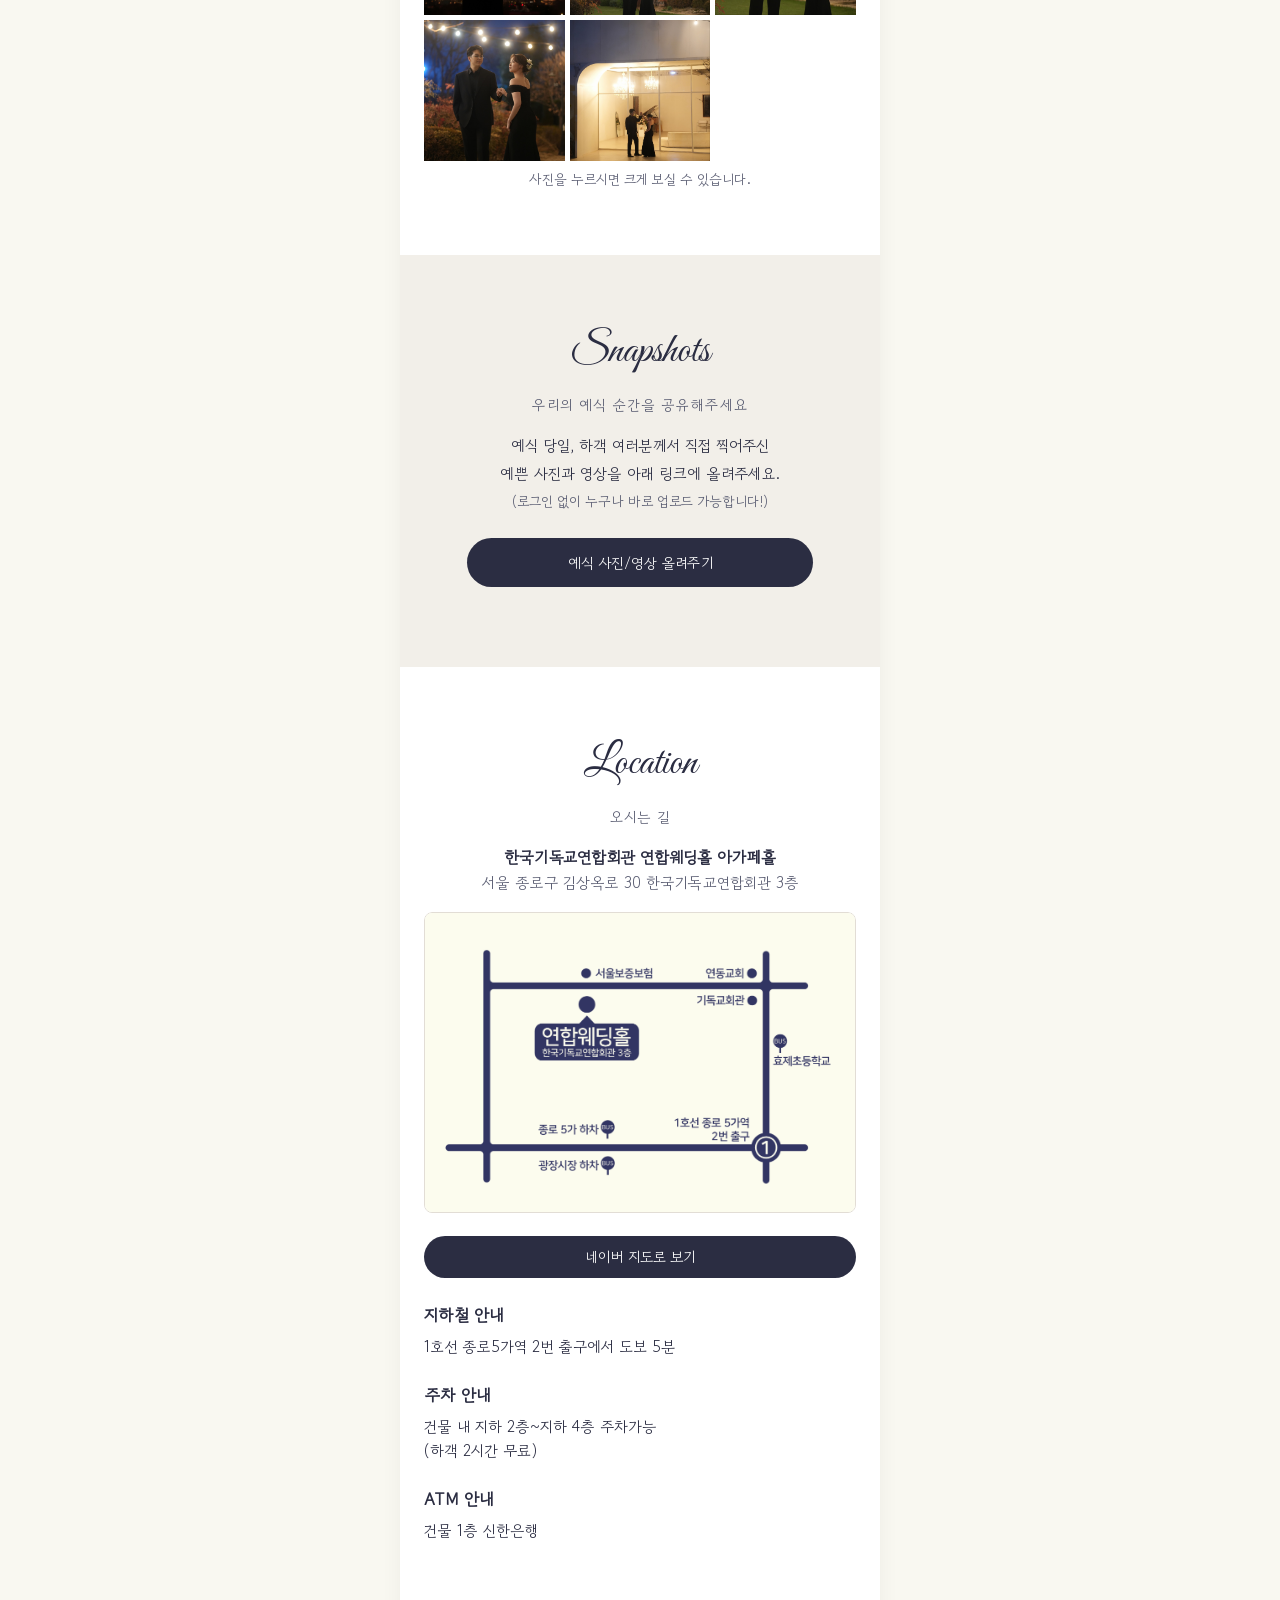
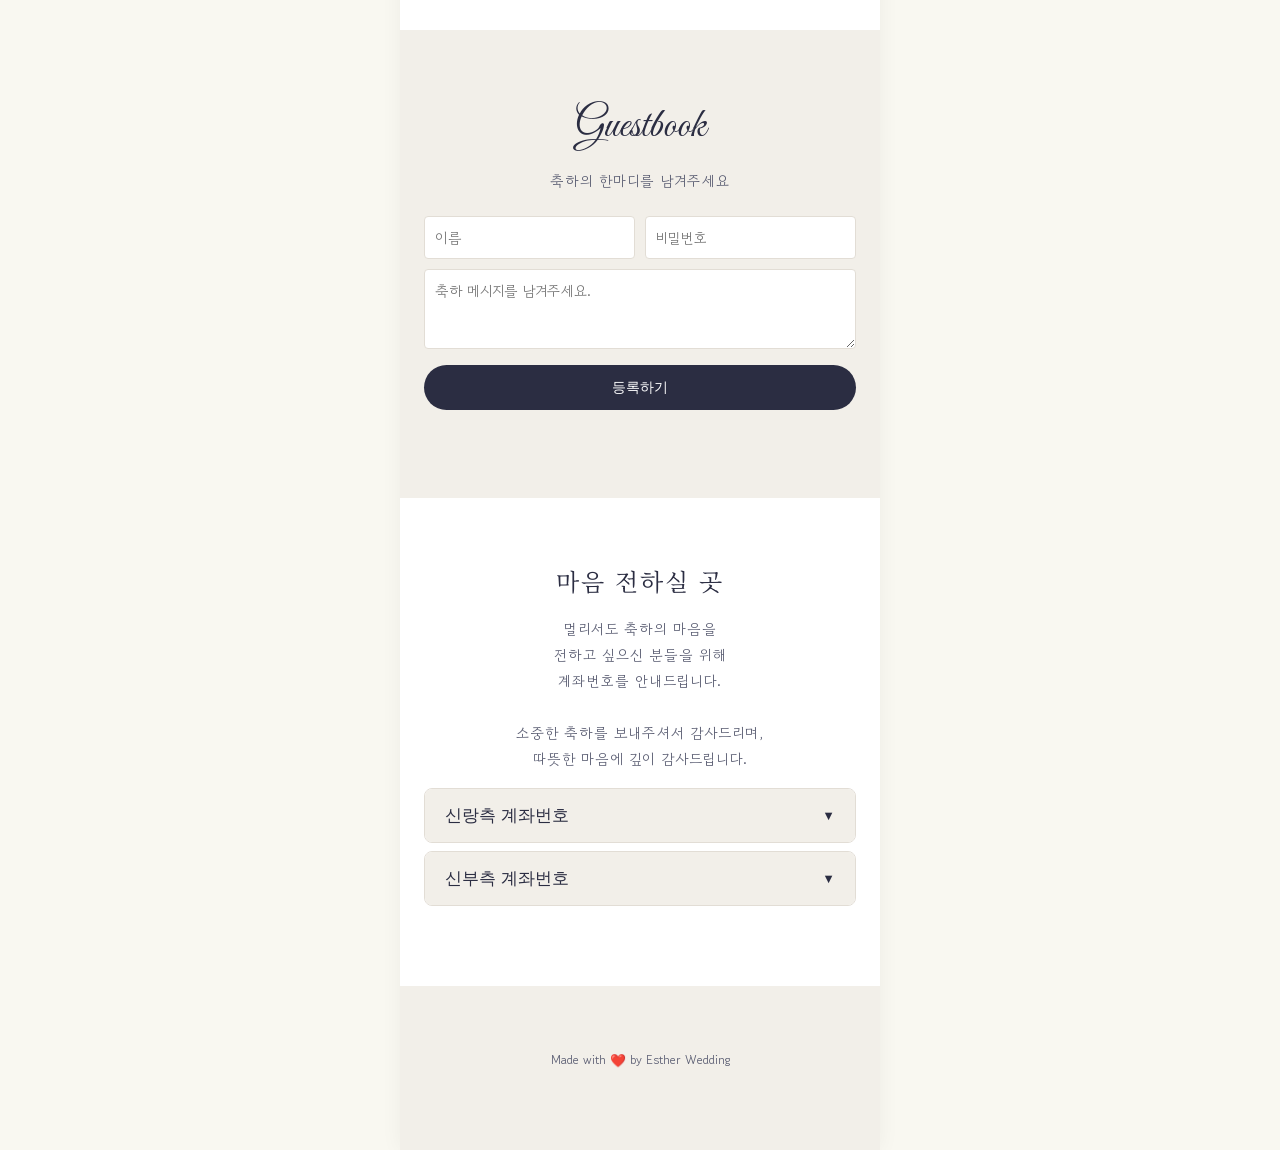
==== commit baf13262: "Add files via upload" ====
--- a/parents.html
+++ b/parents.html
@@ -61,7 +61,7 @@
                 같은 곳을 바라보며 지혜롭고 아름답게<br>
                 발맞춰 걸어가고자 합니다.<br>
                 <br>
-                저희가 부부로서 내딛는 첫걸음,<br>
+                부부로서 내딛는 첫걸음,<br>
                 그 귀한 예배의 자리에 오셔서<br>
                 따뜻한 사랑으로 함께 축복해 주시면 감사하겠습니다.
             </div>
@@ -442,6 +442,8 @@
             });
         })();
     </script>
+    <script src="https://www.gstatic.com/firebasejs/8.10.1/firebase-app.js"></script>
+    <script src="https://www.gstatic.com/firebasejs/8.10.1/firebase-database.js"></script>
     <script src="js/script.js"></script>
 </body>
 
--- a/css/style.css
+++ b/css/style.css
@@ -542,7 +542,6 @@
     box-shadow: 2px 2px 8px rgba(0, 0, 0, 0.04);
     transform: rotate(1deg);
     min-height: 200px;
-    overflow: hidden;
 }
 
 .handwritten-img {
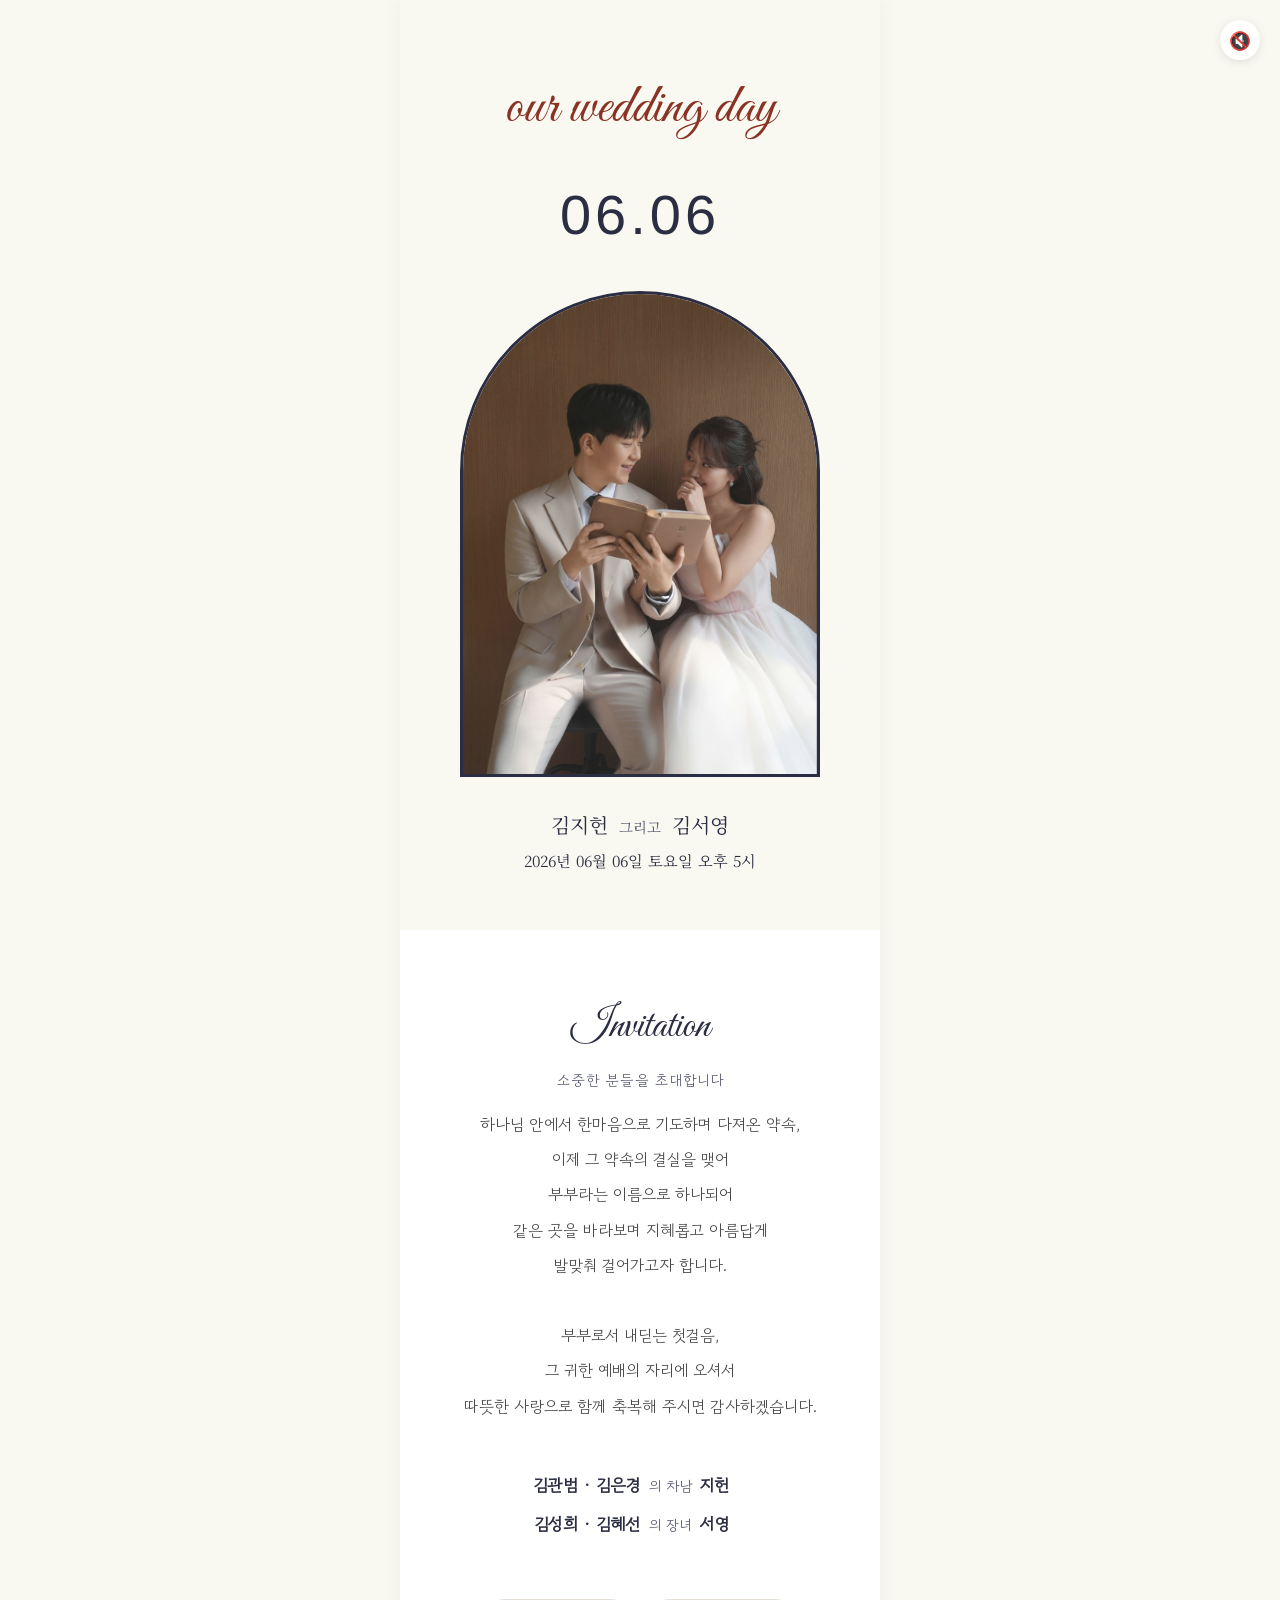
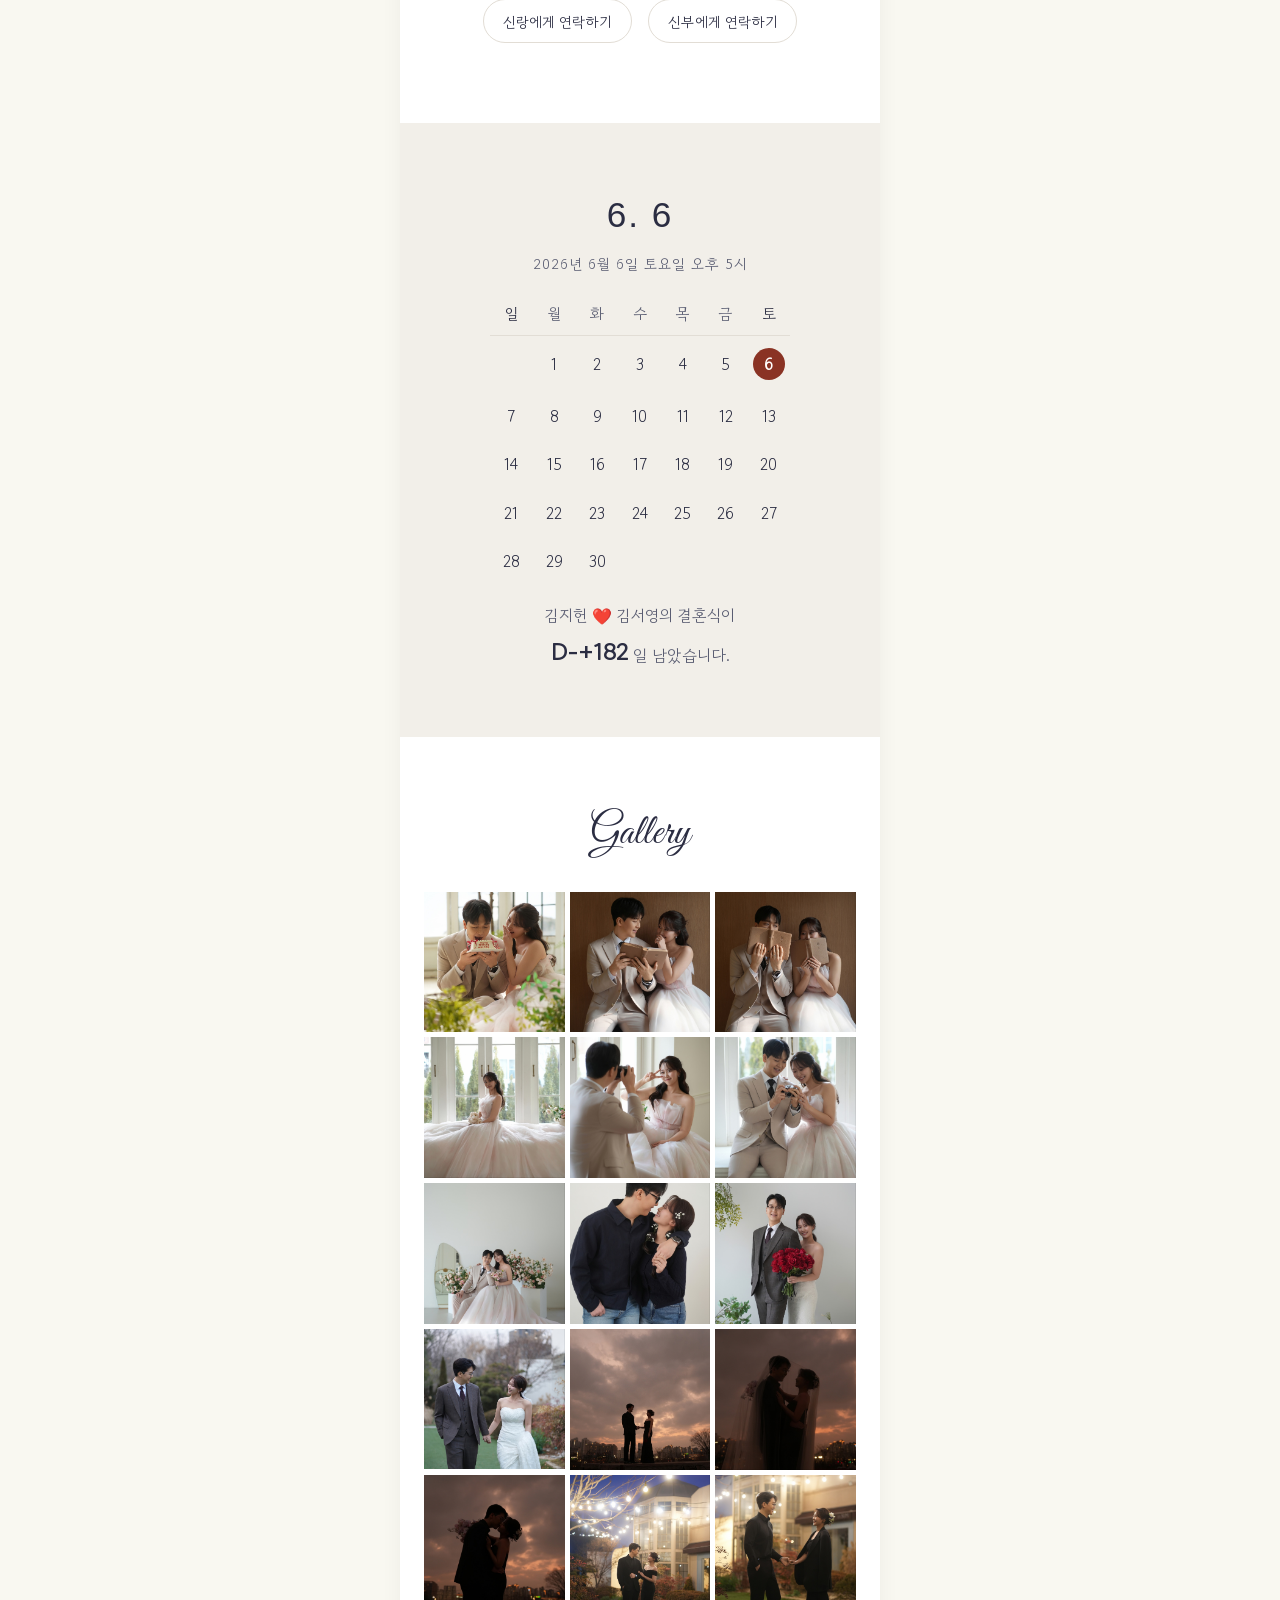
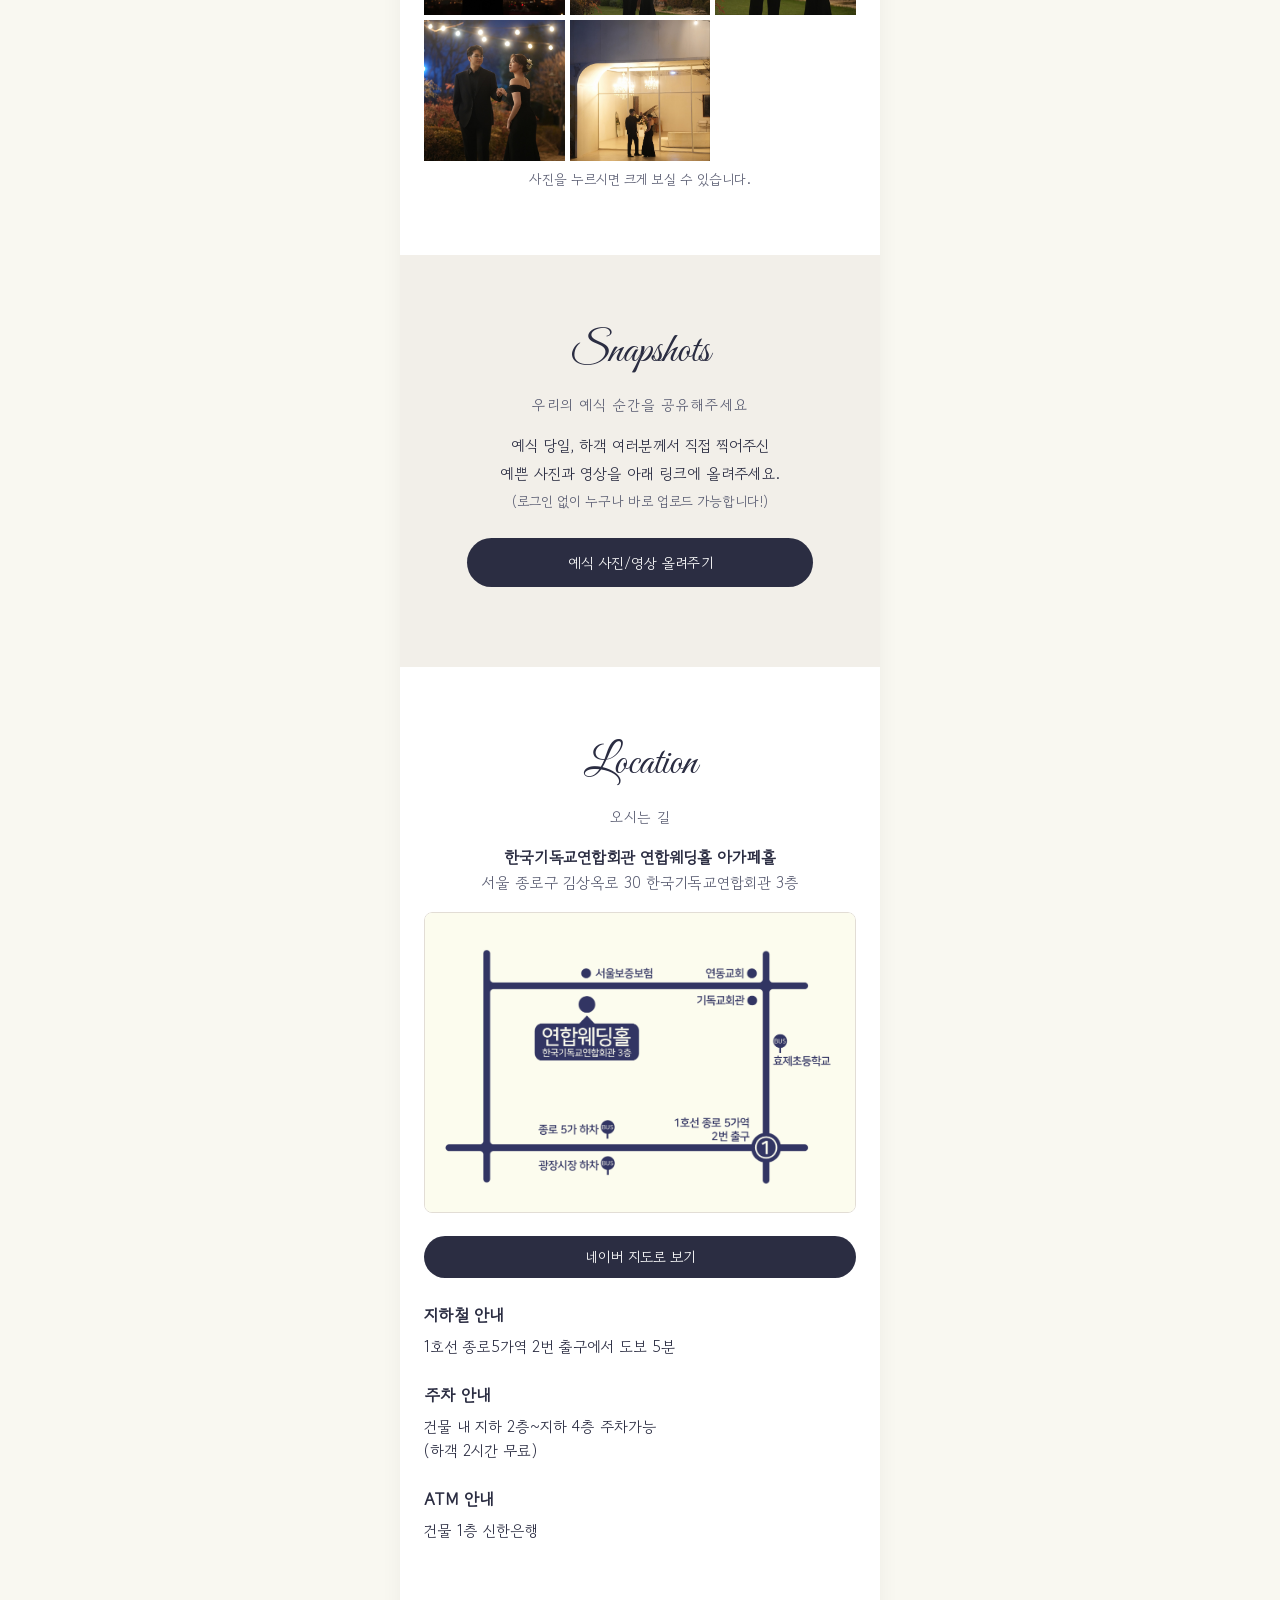
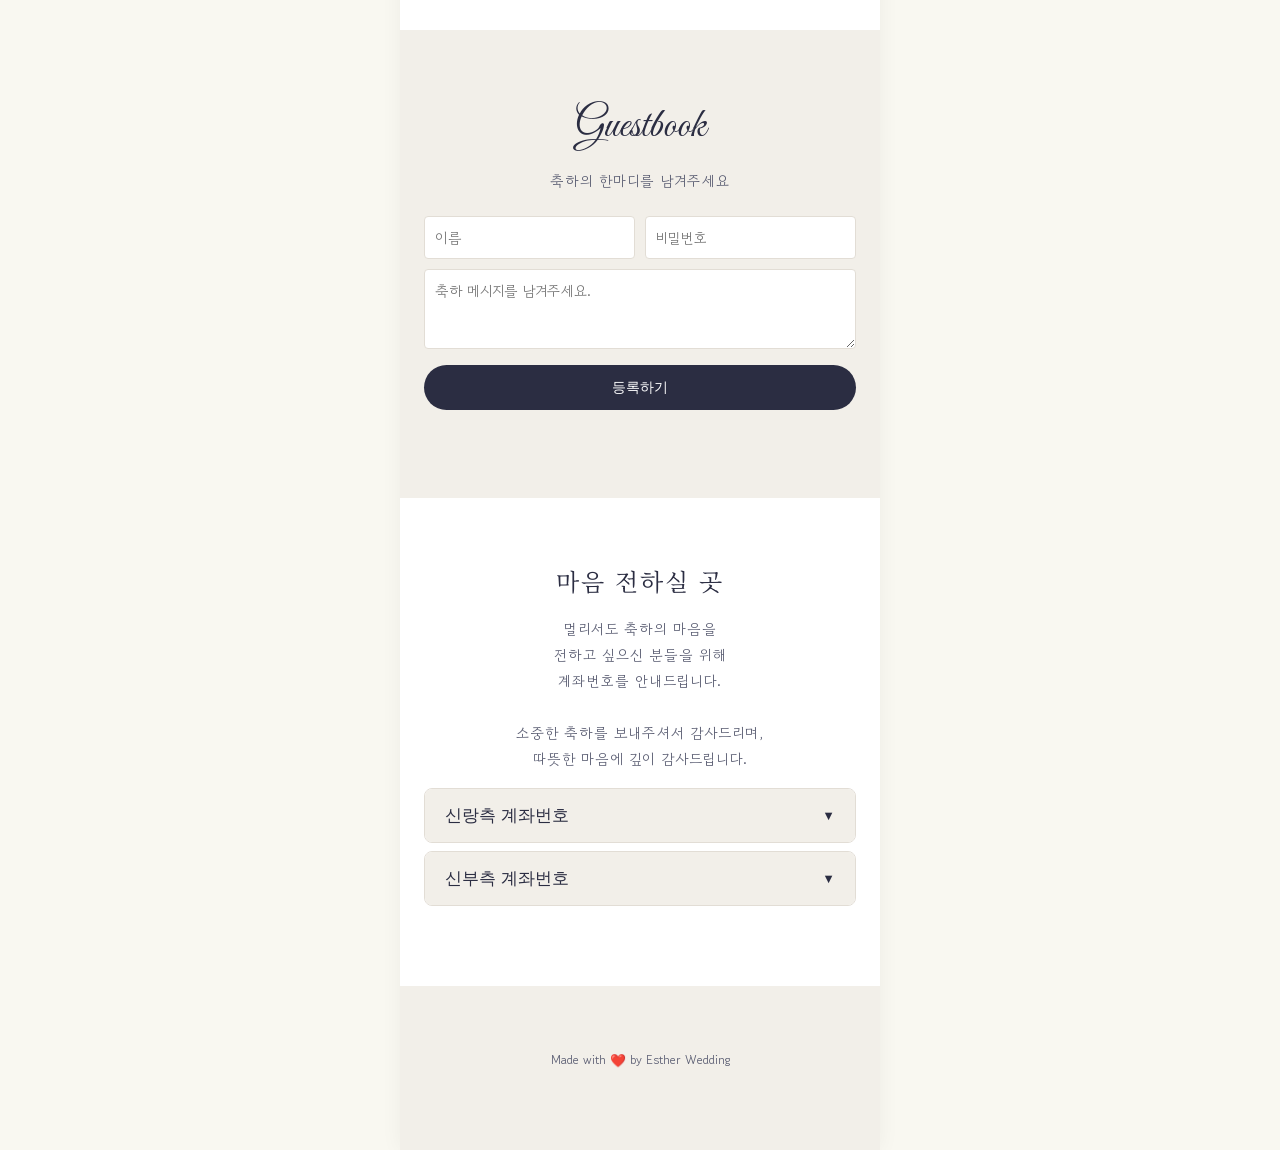
==== commit b73dd187: "Add files via upload" ====
--- a/parents.html
+++ b/parents.html
@@ -21,10 +21,16 @@
         rel="stylesheet">
 
     <!-- Styles -->
-    <link rel="stylesheet" href="css/style.css?v=3.0">
+    <link rel="stylesheet" href="css/style.css?v=3.1">
 </head>
 
 <body>
+    <!-- BGM Player -->
+    <audio id="bgm" loop>
+        <source src="audio/bgm.mp3" type="audio/mpeg">
+    </audio>
+    <div id="bgm-btn" class="bgm-btn" onclick="toggleBgm()">🔇</div>
+
     <div class="app-container">
         <!-- 메인 커버 섹션 -->
         <section id="cover" class="section-cover">
--- a/css/style.css
+++ b/css/style.css
@@ -798,6 +798,61 @@
     margin-bottom: 0 !important;
 }
 
+/* --- BGM Button --- */
+.bgm-btn {
+    position: fixed;
+    top: 20px;
+    right: 20px;
+    width: 40px;
+    height: 40px;
+    background: rgba(255, 255, 255, 0.85);
+    border-radius: 50%;
+    display: flex;
+    align-items: center;
+    justify-content: center;
+    cursor: pointer;
+    z-index: 1000;
+    box-shadow: 0 2px 10px rgba(0, 0, 0, 0.1);
+    font-size: 1.1rem;
+    transition: transform 0.3s;
+    user-select: none;
+}
+
+.bgm-btn.playing {
+    animation: pulseGlow 2s infinite;
+}
+
+@keyframes pulseGlow {
+    0% { box-shadow: 0 0 0 0 rgba(255, 255, 255, 0.7); }
+    70% { box-shadow: 0 0 0 10px rgba(255, 255, 255, 0); }
+    100% { box-shadow: 0 0 0 0 rgba(255, 255, 255, 0); }
+}
+
+/* --- Sparkle Effect --- */
+#cover {
+    position: relative;
+    overflow: hidden;
+}
+
+.sparkle {
+    position: absolute;
+    width: 3px;
+    height: 3px;
+    background: rgba(255, 255, 255, 0.9);
+    border-radius: 50%;
+    box-shadow: 0 0 6px 2px rgba(255, 255, 255, 0.6);
+    opacity: 0;
+    pointer-events: none;
+    animation: twinkle linear infinite;
+    z-index: 5;
+}
+
+@keyframes twinkle {
+    0% { opacity: 0; transform: scale(0.5); }
+    50% { opacity: 1; transform: scale(1.5); }
+    100% { opacity: 0; transform: scale(0.5); }
+}
+
 .privacy-label input[type="checkbox"] {
     width: 16px;
     height: 16px;
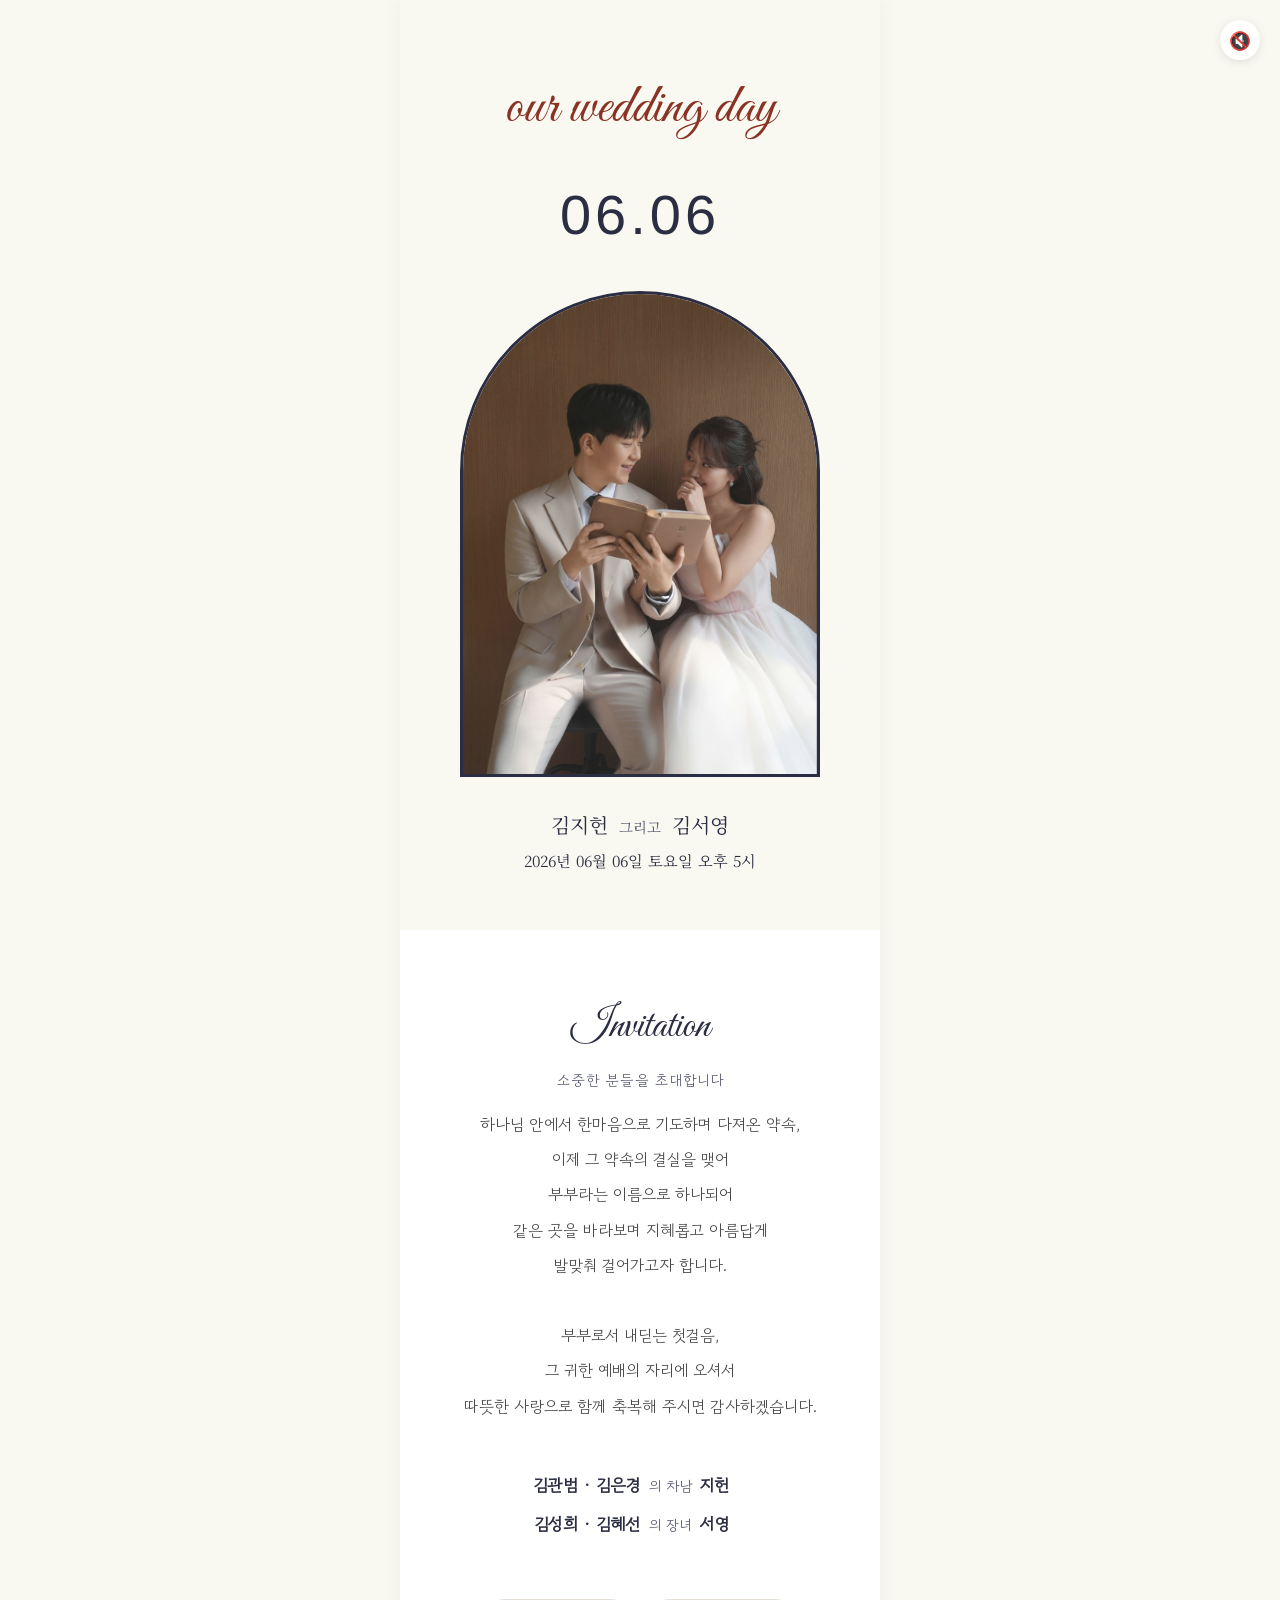
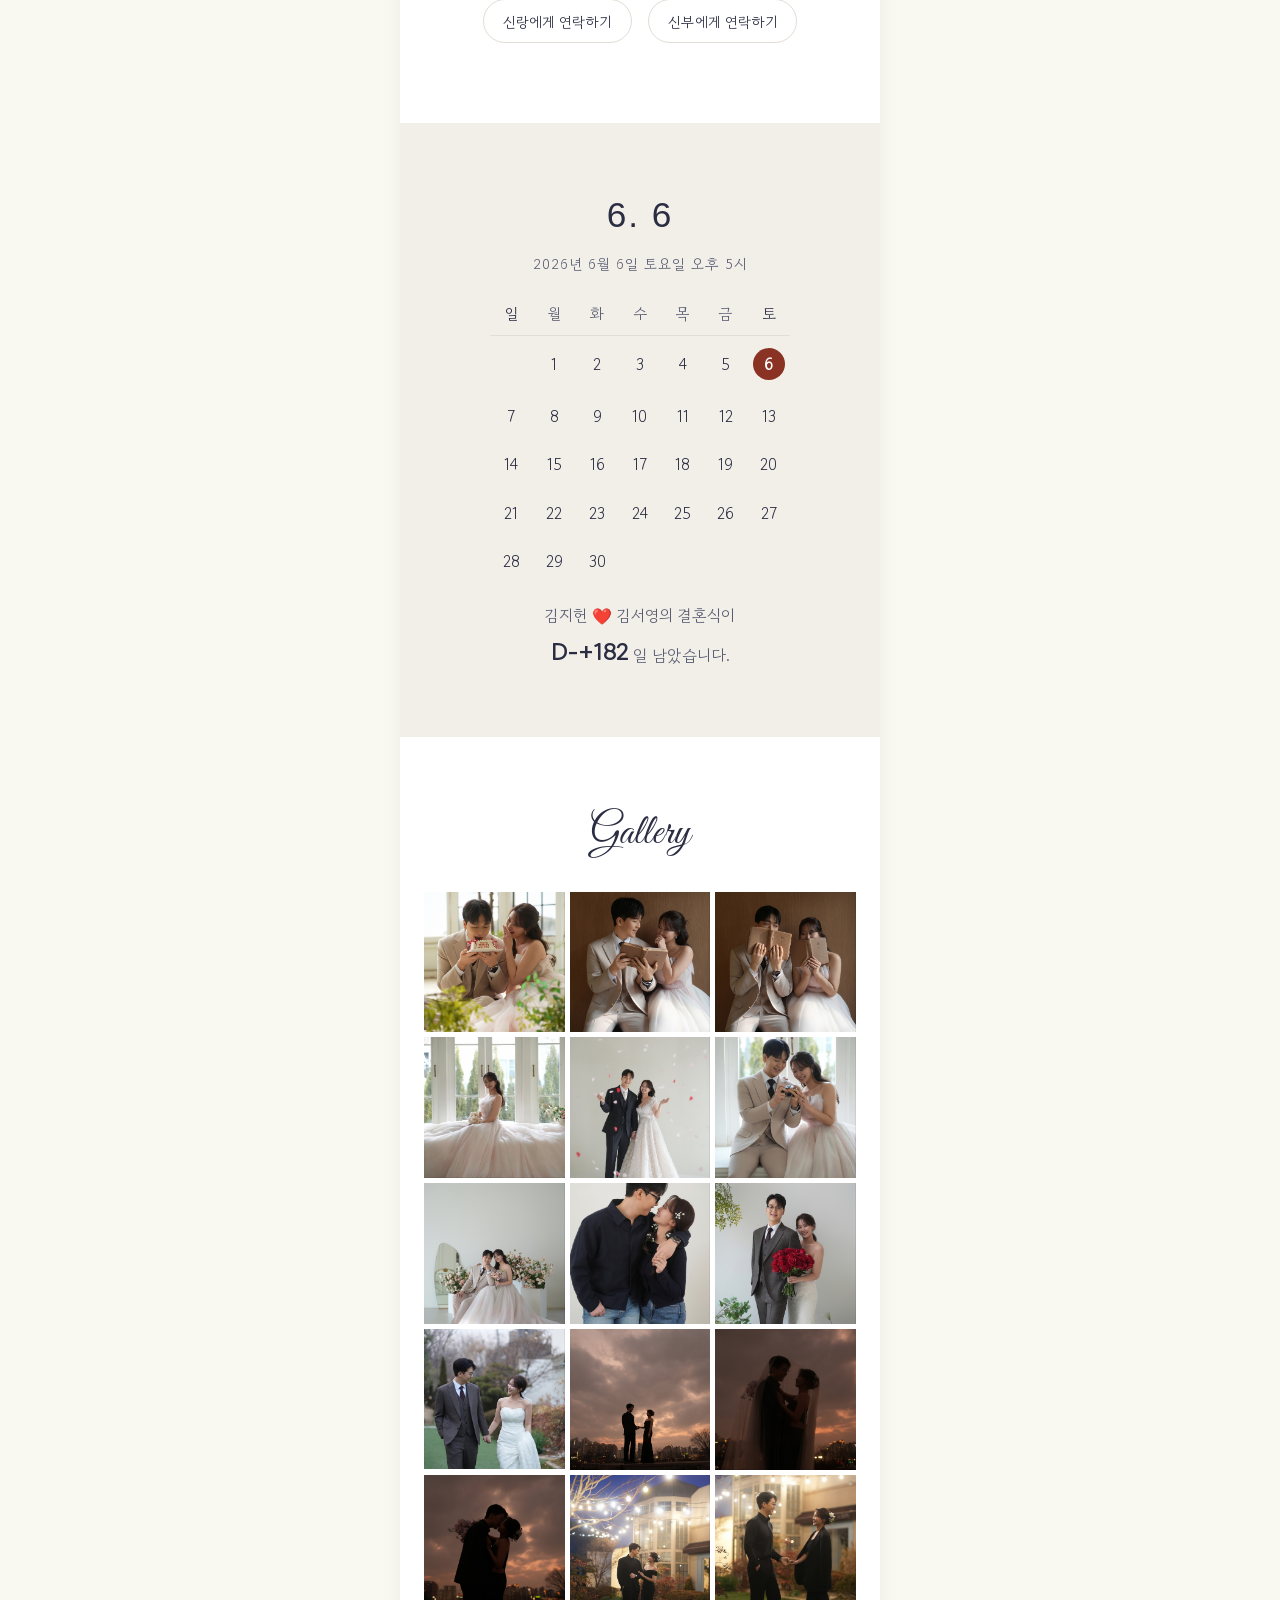
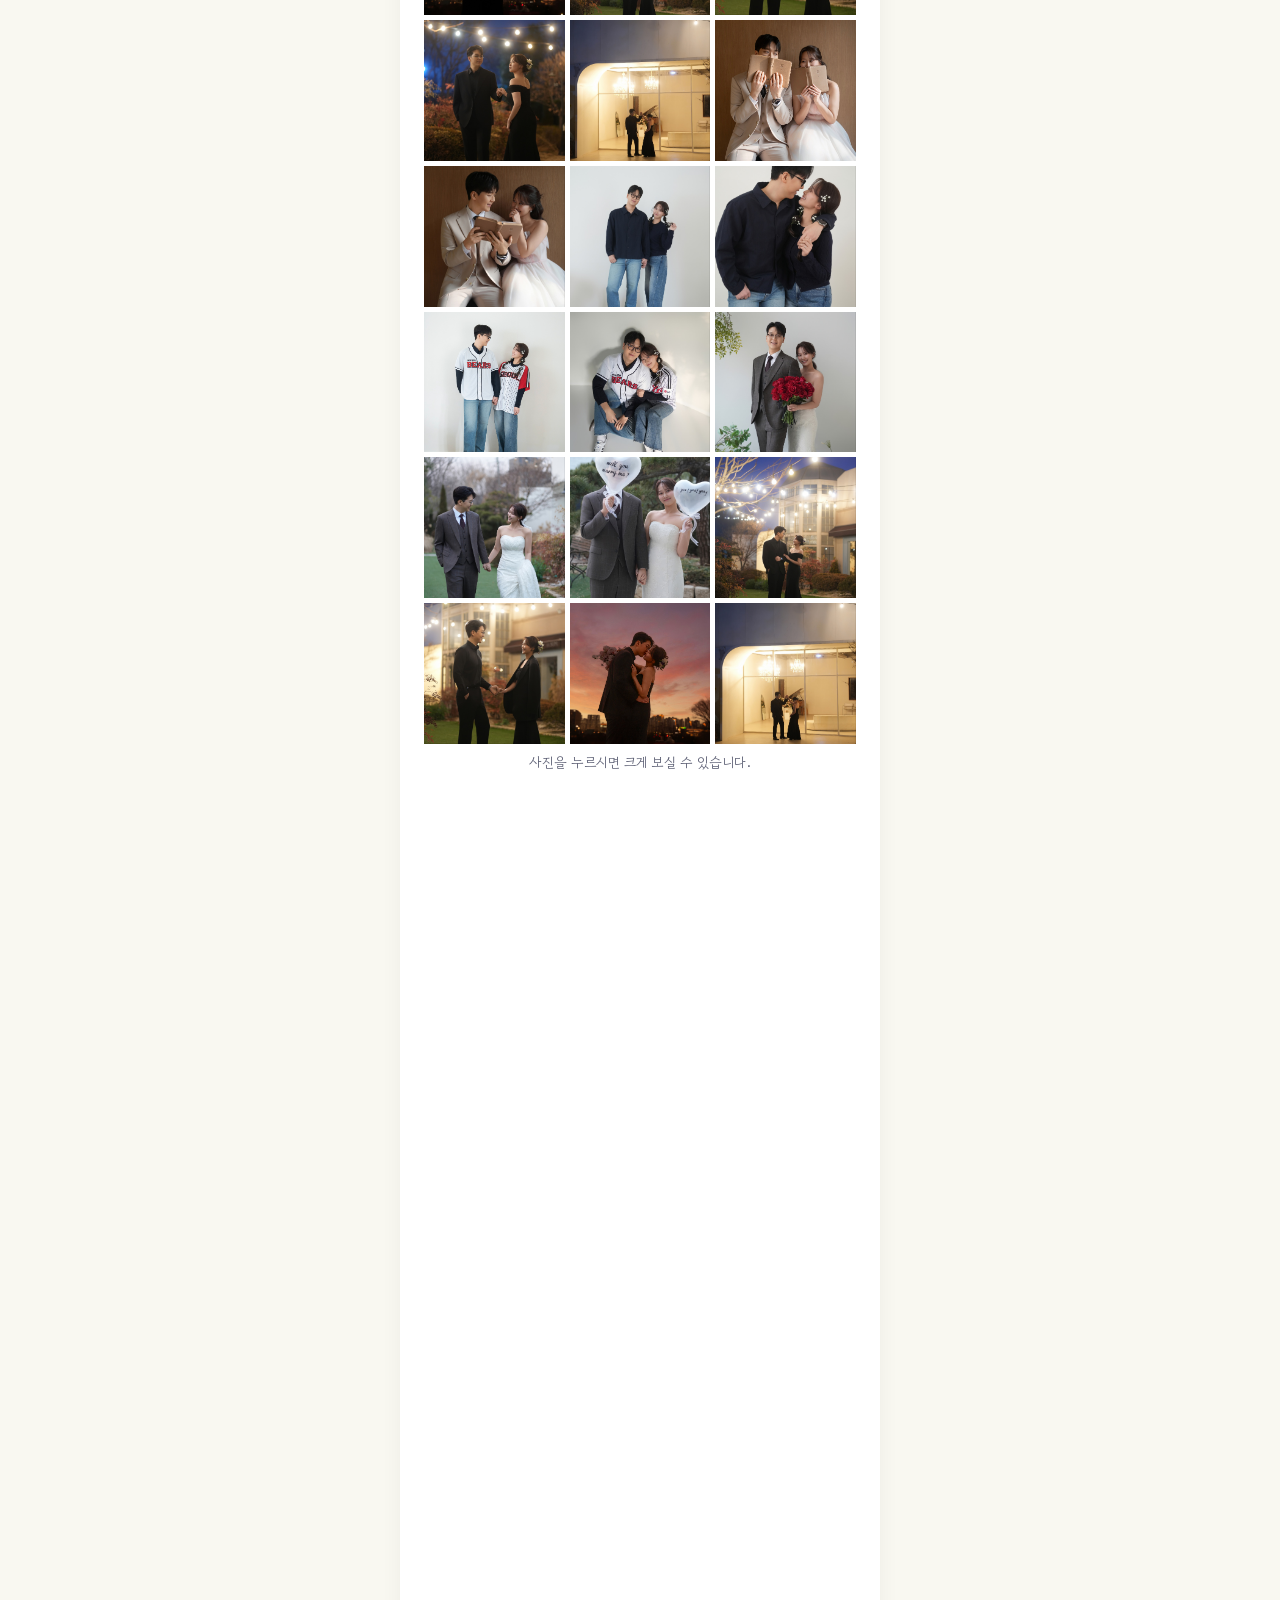
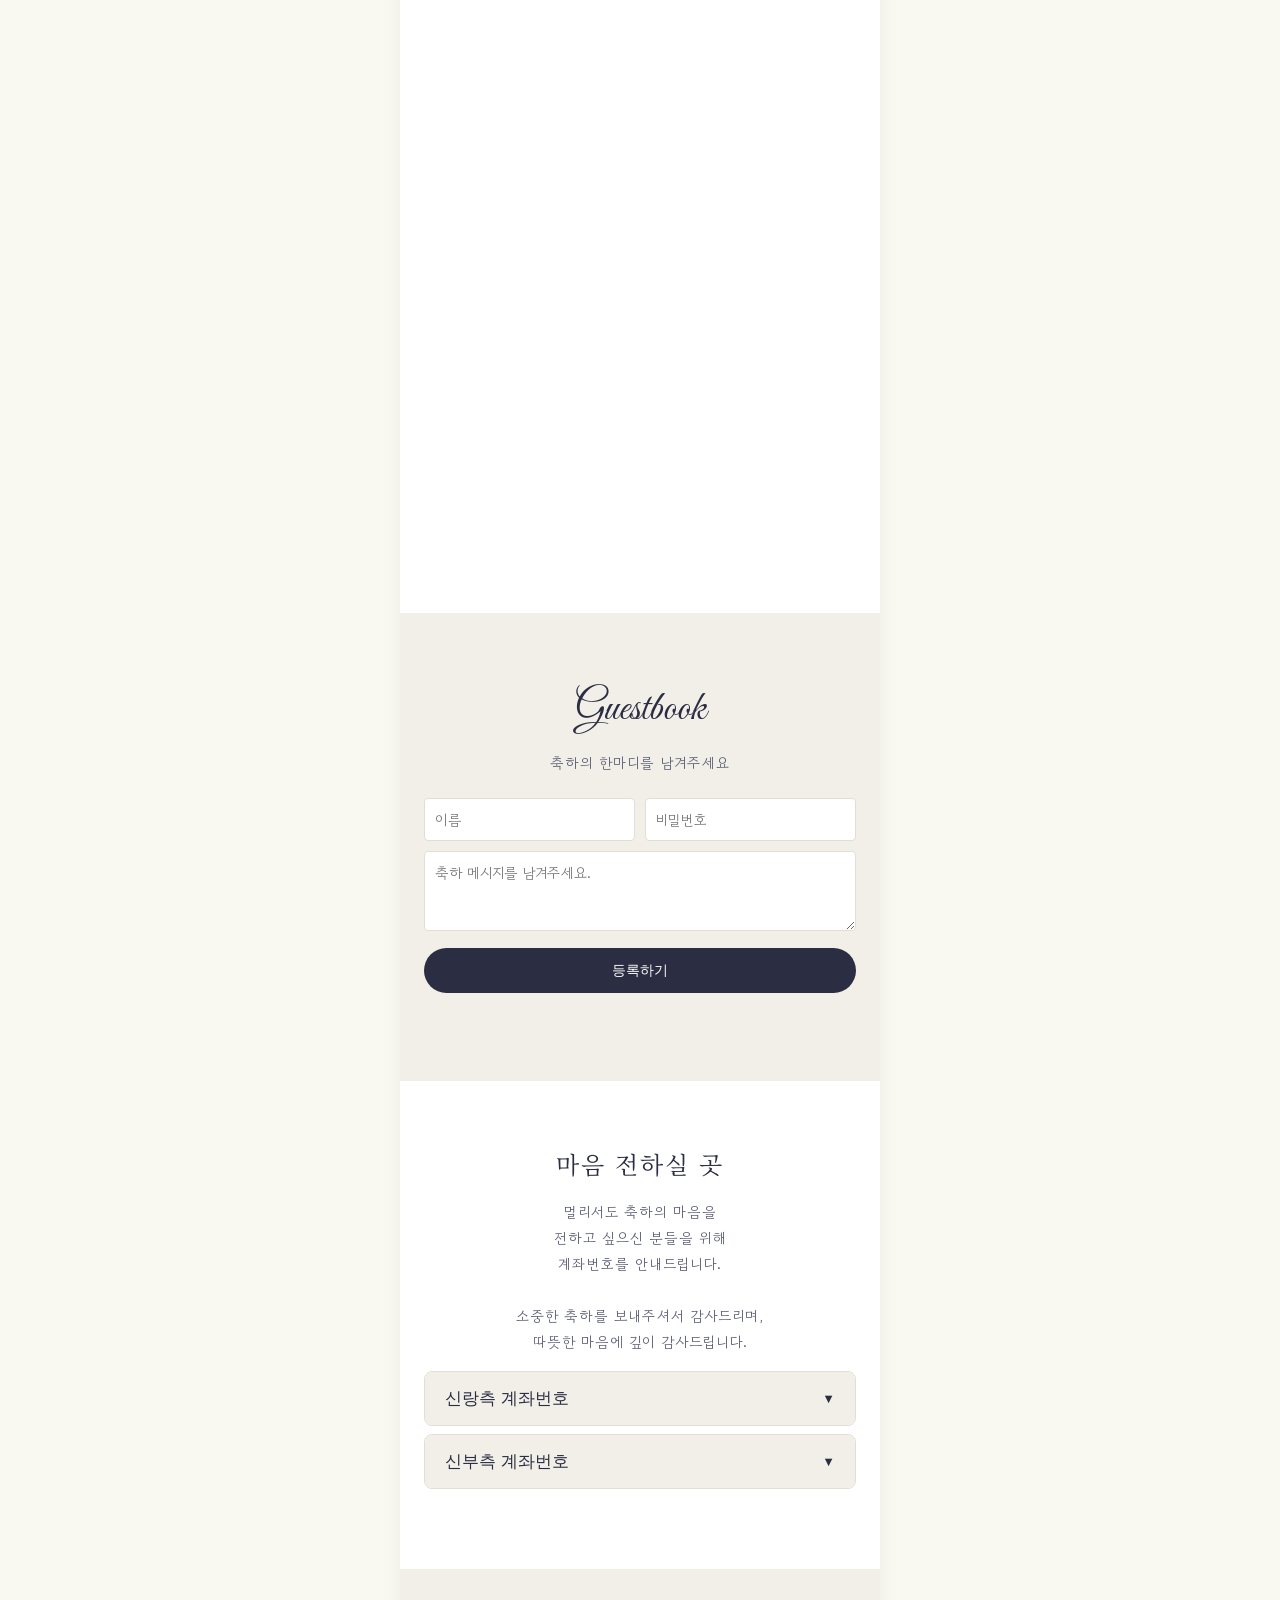
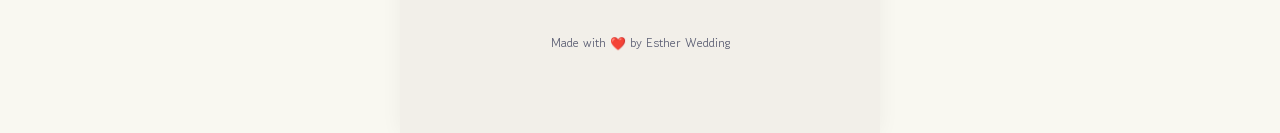
==== commit 9bc68bf8: "Add files via upload" ====
--- a/parents.html
+++ b/parents.html
@@ -44,8 +44,8 @@
             </div>
             <div class="cover-image-container"
                 style="margin: 2rem auto; width: 90%; max-width: 360px; aspect-ratio: 1/1.35; border-radius: 200px 200px 0 0; border: 3px solid var(--primary-color); border-bottom: 3px solid var(--primary-color); overflow: hidden; position: relative; background: #fff;">
-                <img src="images/cover.jpg" alt="Wedding Cover"
-                    style="width: 100%; height: 100%; object-fit: cover; object-position: 65% 25%; opacity: 0.9;">
+                <img src="images/cover.jpg?v=3" alt="Wedding Cover"
+                    style="width: 100%; height: 100%; object-fit: cover; object-position: 30% 25%; opacity: 0.9;">
             </div>
             <div class="cover-bottom text-center mb-4">
                 <p class="serif" style="font-size: 1.25rem; margin-bottom: 0.5rem; color: var(--primary-color);">김지헌
@@ -191,6 +191,19 @@
                 <div class="gallery-item" onclick="openLightbox(this)"><img src="images/gallery-15.jpg" alt="Gallery 15"></div>
                 <div class="gallery-item" onclick="openLightbox(this)"><img src="images/gallery-16.jpg" alt="Gallery 16"></div>
                 <div class="gallery-item" onclick="openLightbox(this)"><img src="images/gallery-17.jpg" alt="Gallery 17"></div>
+                <div class="gallery-item" onclick="openLightbox(this)"><img src="images/gallery-18.jpg" alt="Gallery 18"></div>
+                <div class="gallery-item" onclick="openLightbox(this)"><img src="images/gallery-19.jpg" alt="Gallery 19"></div>
+                <div class="gallery-item" onclick="openLightbox(this)"><img src="images/gallery-20.jpg" alt="Gallery 20"></div>
+                <div class="gallery-item" onclick="openLightbox(this)"><img src="images/gallery-21.jpg" alt="Gallery 21"></div>
+                <div class="gallery-item" onclick="openLightbox(this)"><img src="images/gallery-22.jpg" alt="Gallery 22"></div>
+                <div class="gallery-item" onclick="openLightbox(this)"><img src="images/gallery-23.jpg" alt="Gallery 23"></div>
+                <div class="gallery-item" onclick="openLightbox(this)"><img src="images/gallery-24.jpg" alt="Gallery 24"></div>
+                <div class="gallery-item" onclick="openLightbox(this)"><img src="images/gallery-25.jpg" alt="Gallery 25"></div>
+                <div class="gallery-item" onclick="openLightbox(this)"><img src="images/gallery-26.jpg" alt="Gallery 26"></div>
+                <div class="gallery-item" onclick="openLightbox(this)"><img src="images/gallery-27.jpg" alt="Gallery 27"></div>
+                <div class="gallery-item" onclick="openLightbox(this)"><img src="images/gallery-28.jpg" alt="Gallery 28"></div>
+                <div class="gallery-item" onclick="openLightbox(this)"><img src="images/gallery-29.jpg" alt="Gallery 29"></div>
+                <div class="gallery-item" onclick="openLightbox(this)"><img src="images/gallery-30.jpg" alt="Gallery 30"></div>
             </div>
 
             <p class="text-muted mt-2" style="font-size: 0.85rem;">사진을 누르시면 크게 보실 수 있습니다.</p>
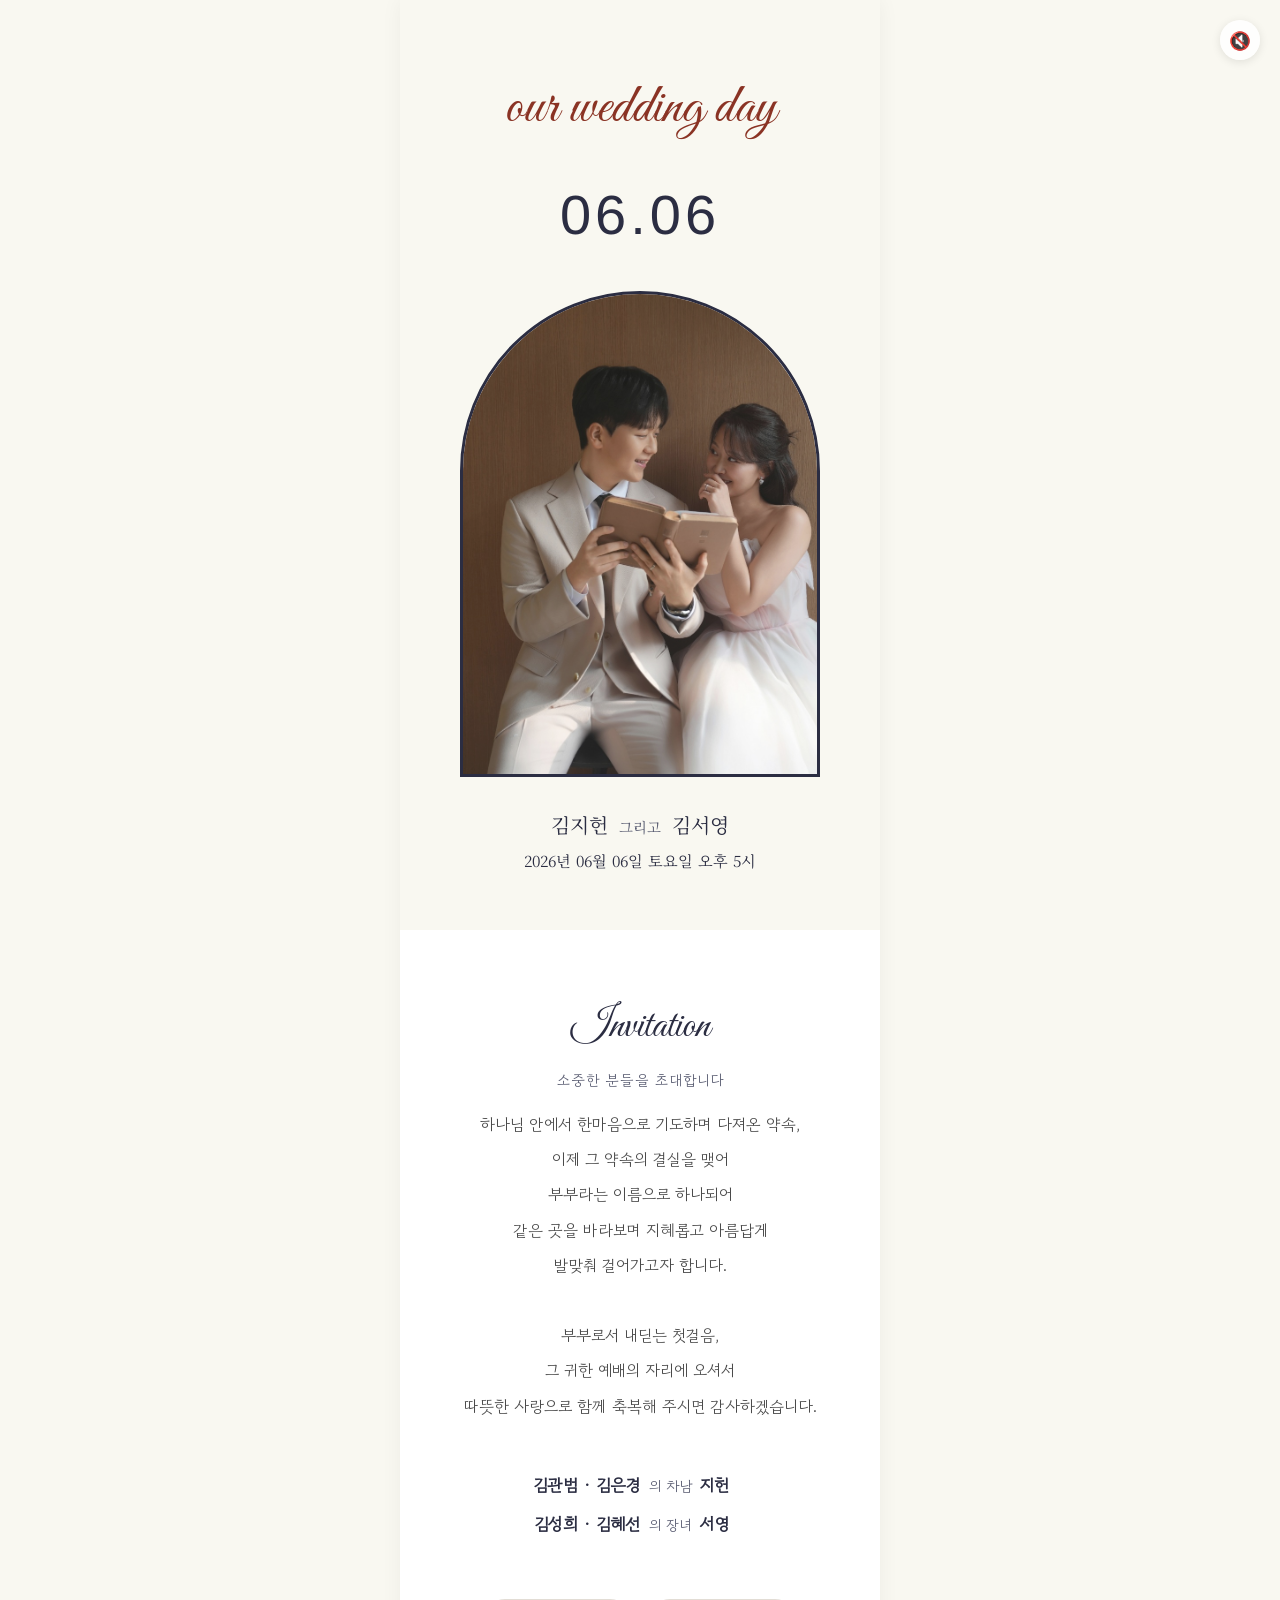
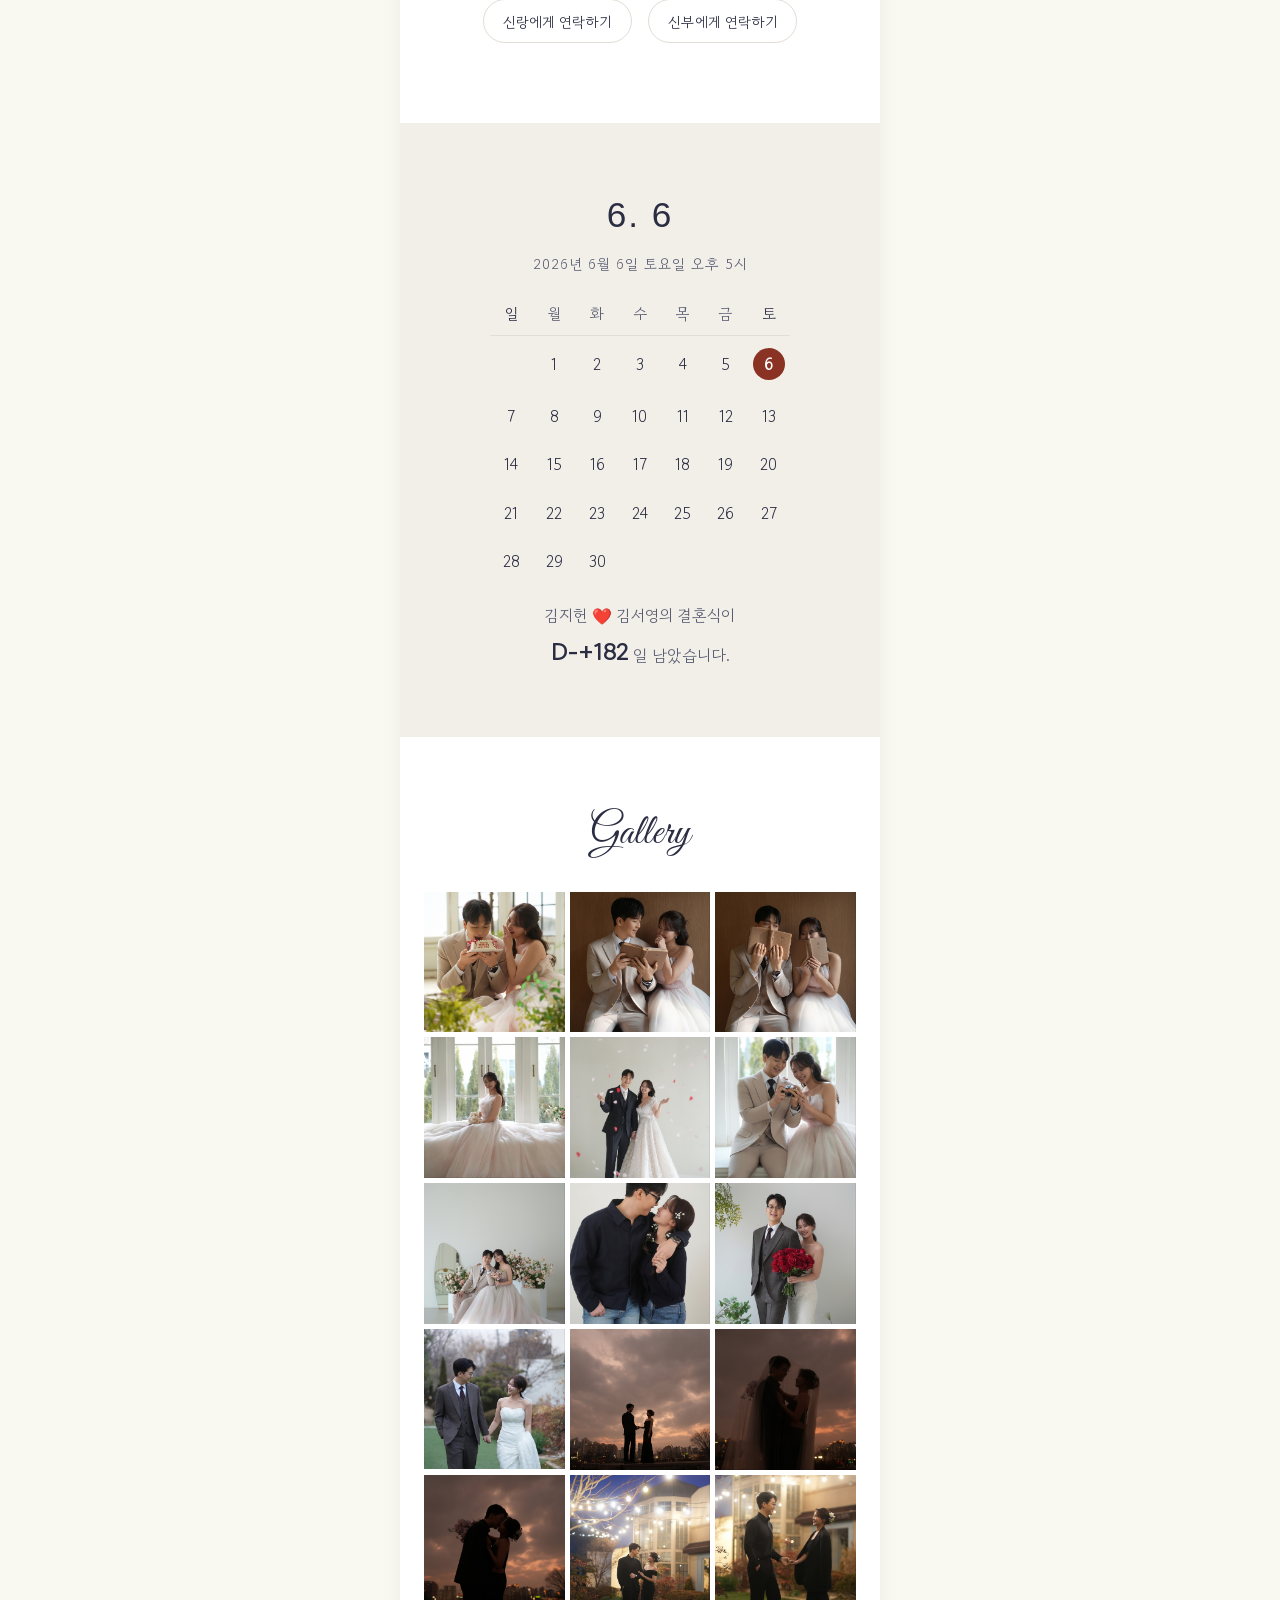
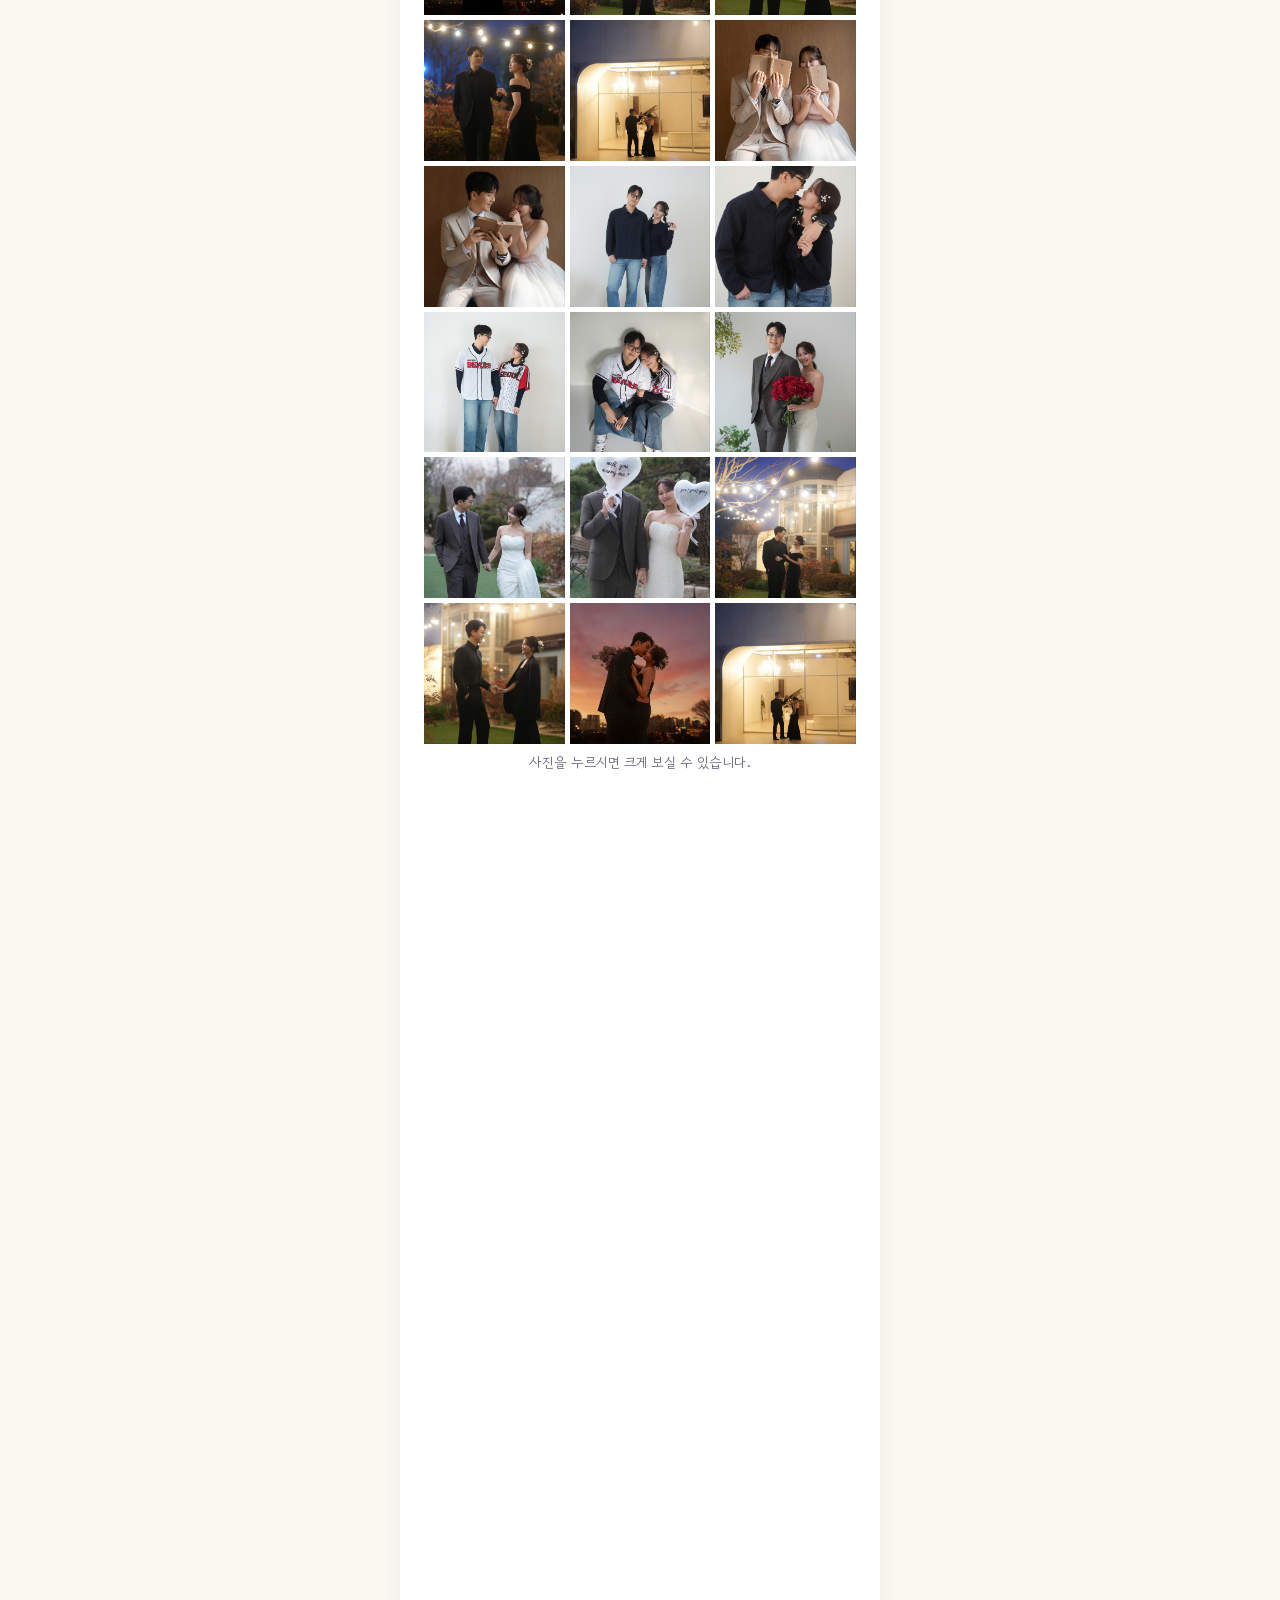
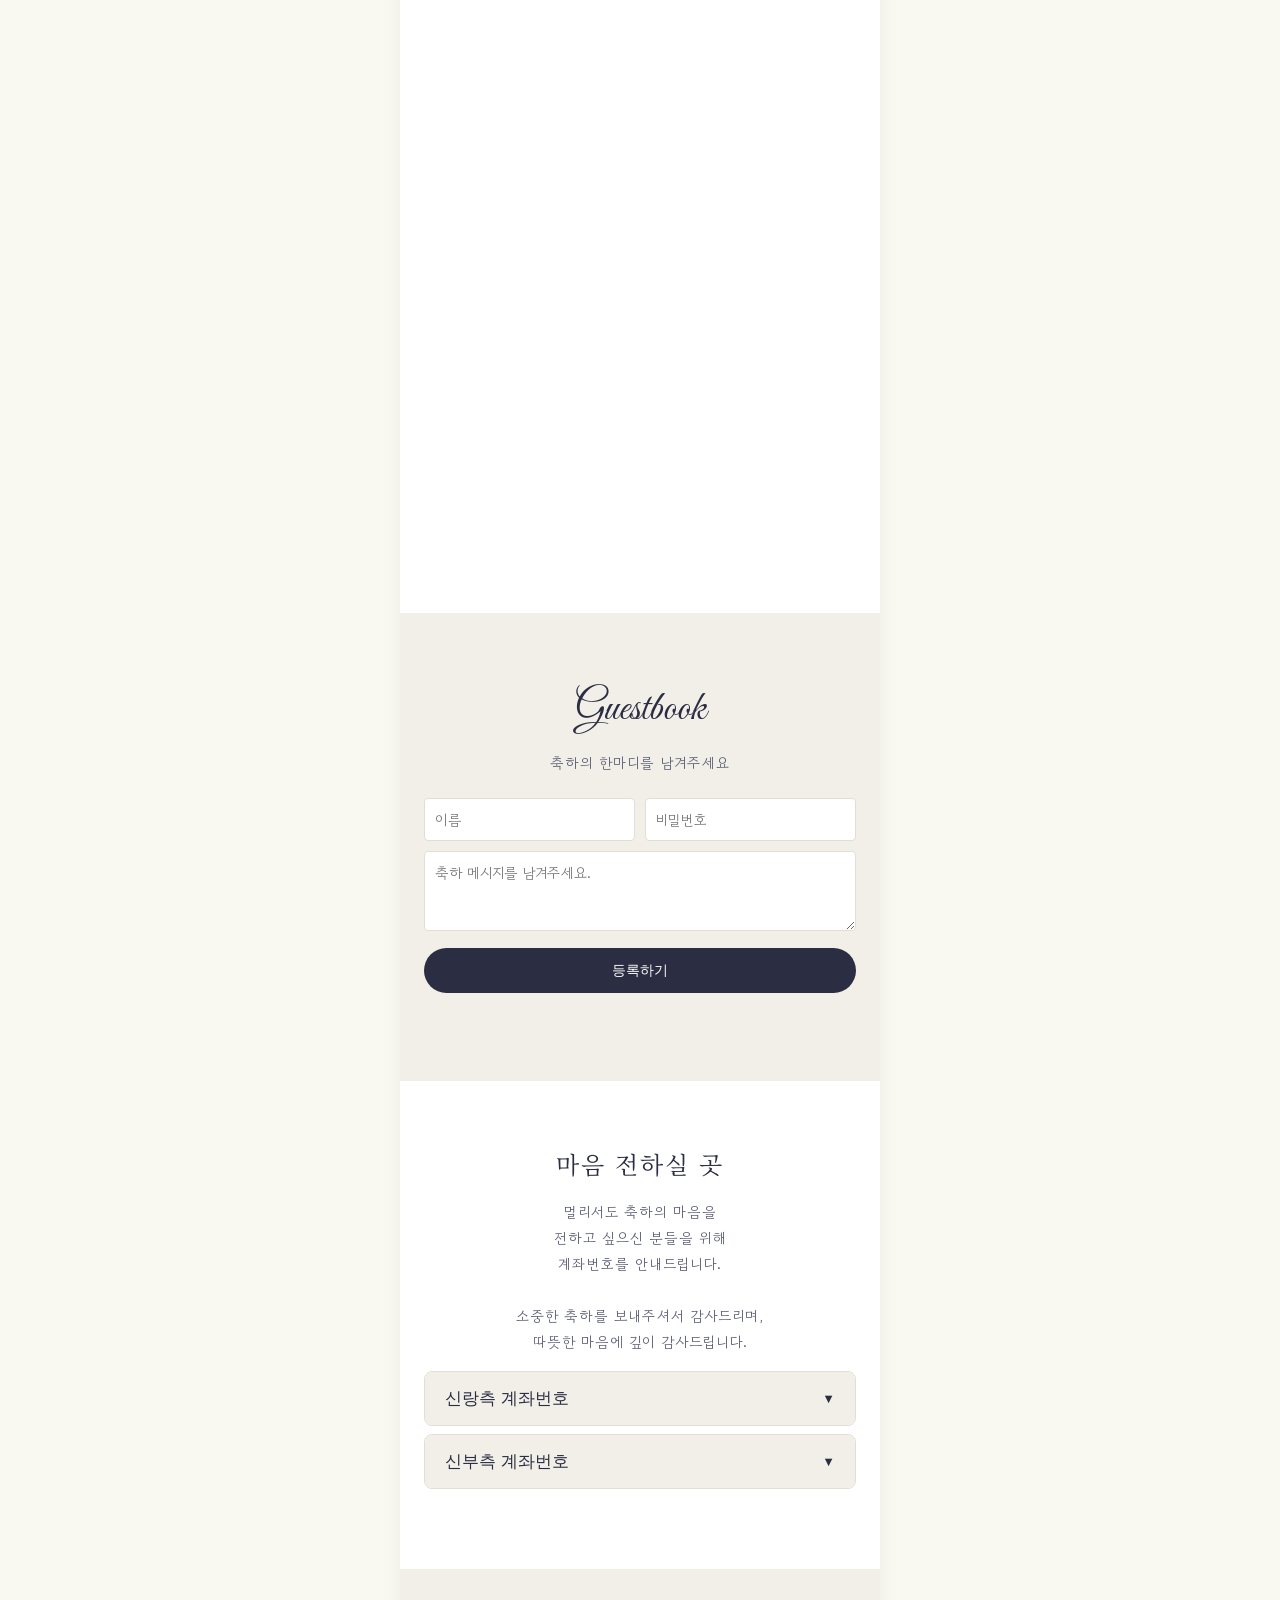
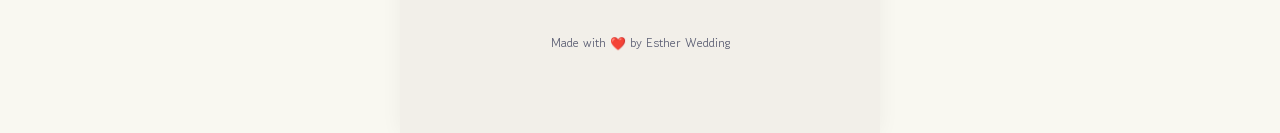
==== commit c3a0e4eb: "Add files via upload" ====
--- a/parents.html
+++ b/parents.html
@@ -45,7 +45,7 @@
             <div class="cover-image-container"
                 style="margin: 2rem auto; width: 90%; max-width: 360px; aspect-ratio: 1/1.35; border-radius: 200px 200px 0 0; border: 3px solid var(--primary-color); border-bottom: 3px solid var(--primary-color); overflow: hidden; position: relative; background: #fff;">
                 <img src="images/cover.jpg?v=3" alt="Wedding Cover"
-                    style="width: 100%; height: 100%; object-fit: cover; object-position: 30% 25%; opacity: 0.9;">
+                    style="width: 100%; height: 100%; object-fit: cover; object-position: 0% 15%; transform: scale(1.15) translateX(4%); opacity: 0.9;">
             </div>
             <div class="cover-bottom text-center mb-4">
                 <p class="serif" style="font-size: 1.25rem; margin-bottom: 0.5rem; color: var(--primary-color);">김지헌
--- a/css/style.css
+++ b/css/style.css
@@ -534,8 +534,7 @@
 
 .scrapbook-paper {
     position: relative;
-    background: linear-gradient(transparent, transparent 31px, rgba(160, 190, 220, 0.3) 31px, rgba(160, 190, 220, 0.3) 32px);
-    background-size: 100% 32px;
+    background-color: #fff;
     padding: 20px 15px 40px;
     margin-top: 20px;
     border: 1px solid rgba(0, 0, 0, 0.05);
@@ -547,8 +546,6 @@
 .handwritten-img {
     width: 100%;
     height: auto;
-    mix-blend-mode: multiply;
-    filter: contrast(2.5) brightness(1.3) grayscale(100%);
     opacity: 0.95;
     pointer-events: none;
     transform: translateY(-10px);
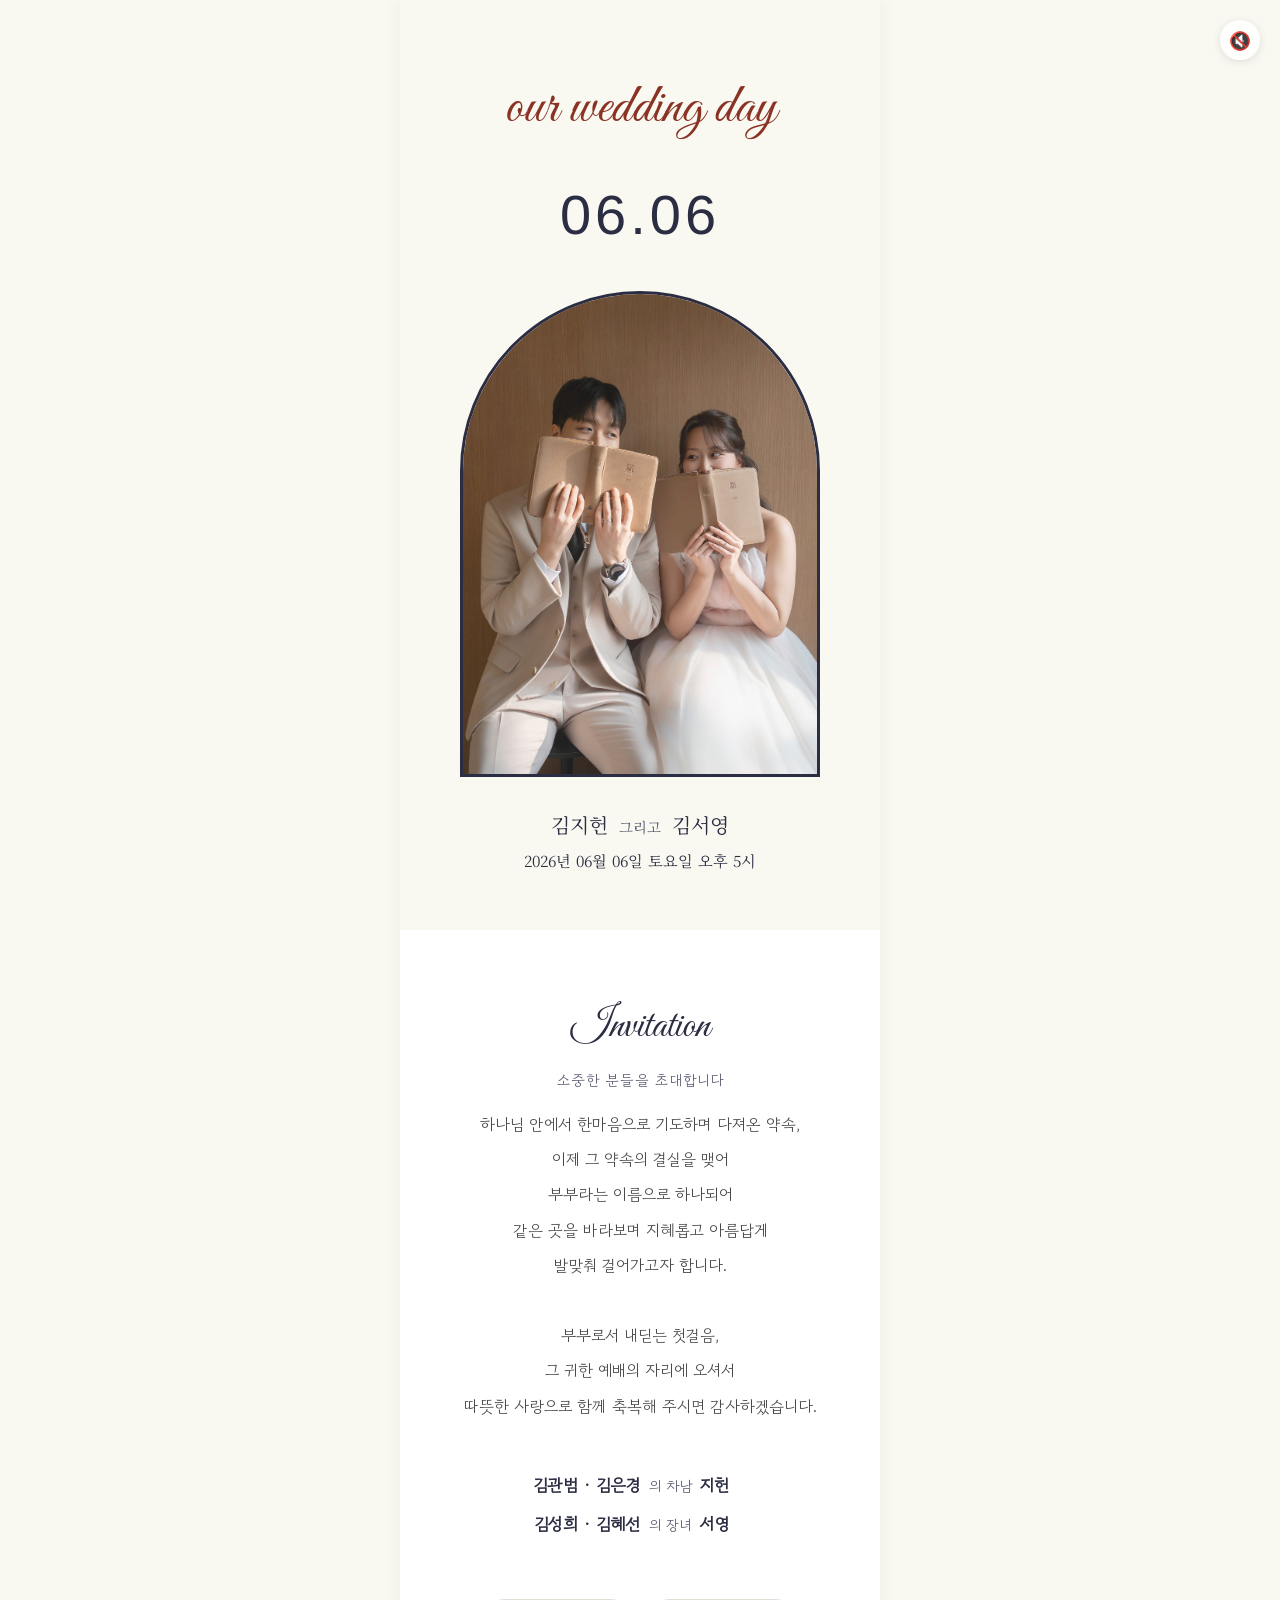
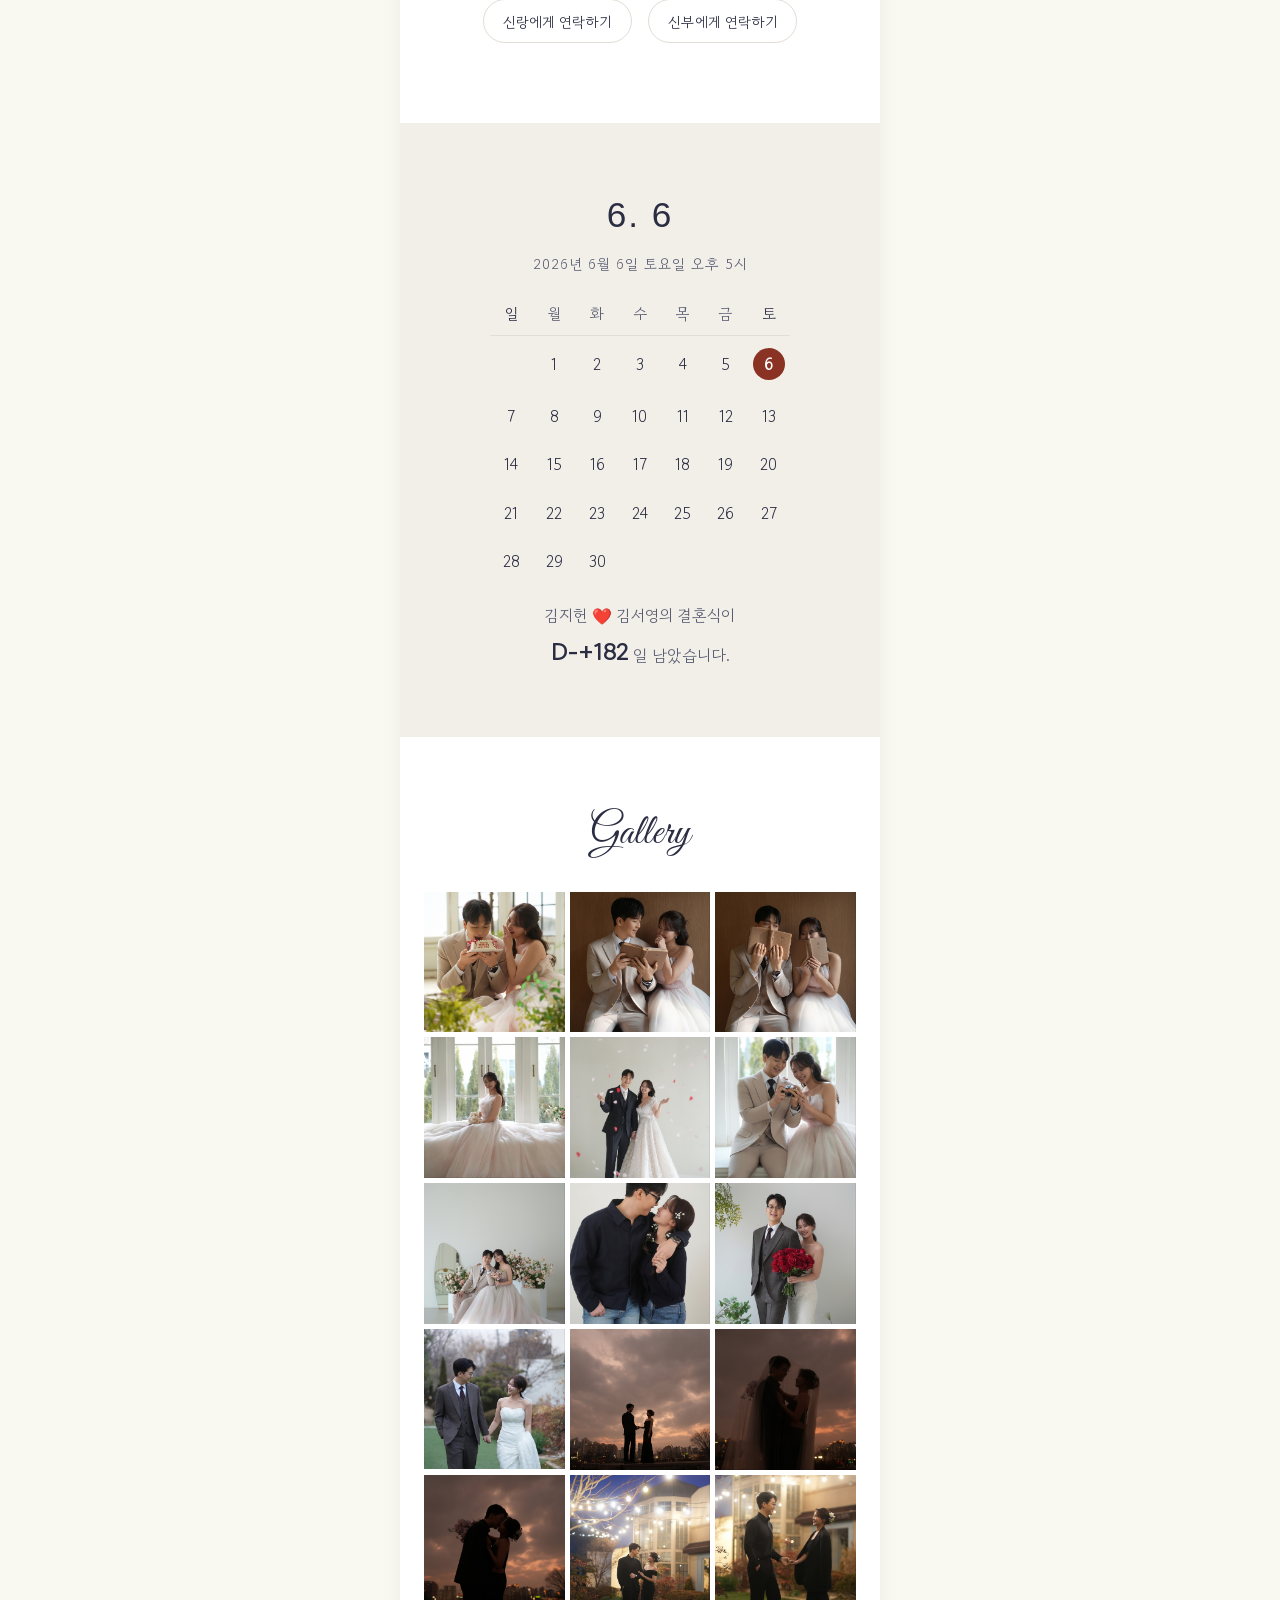
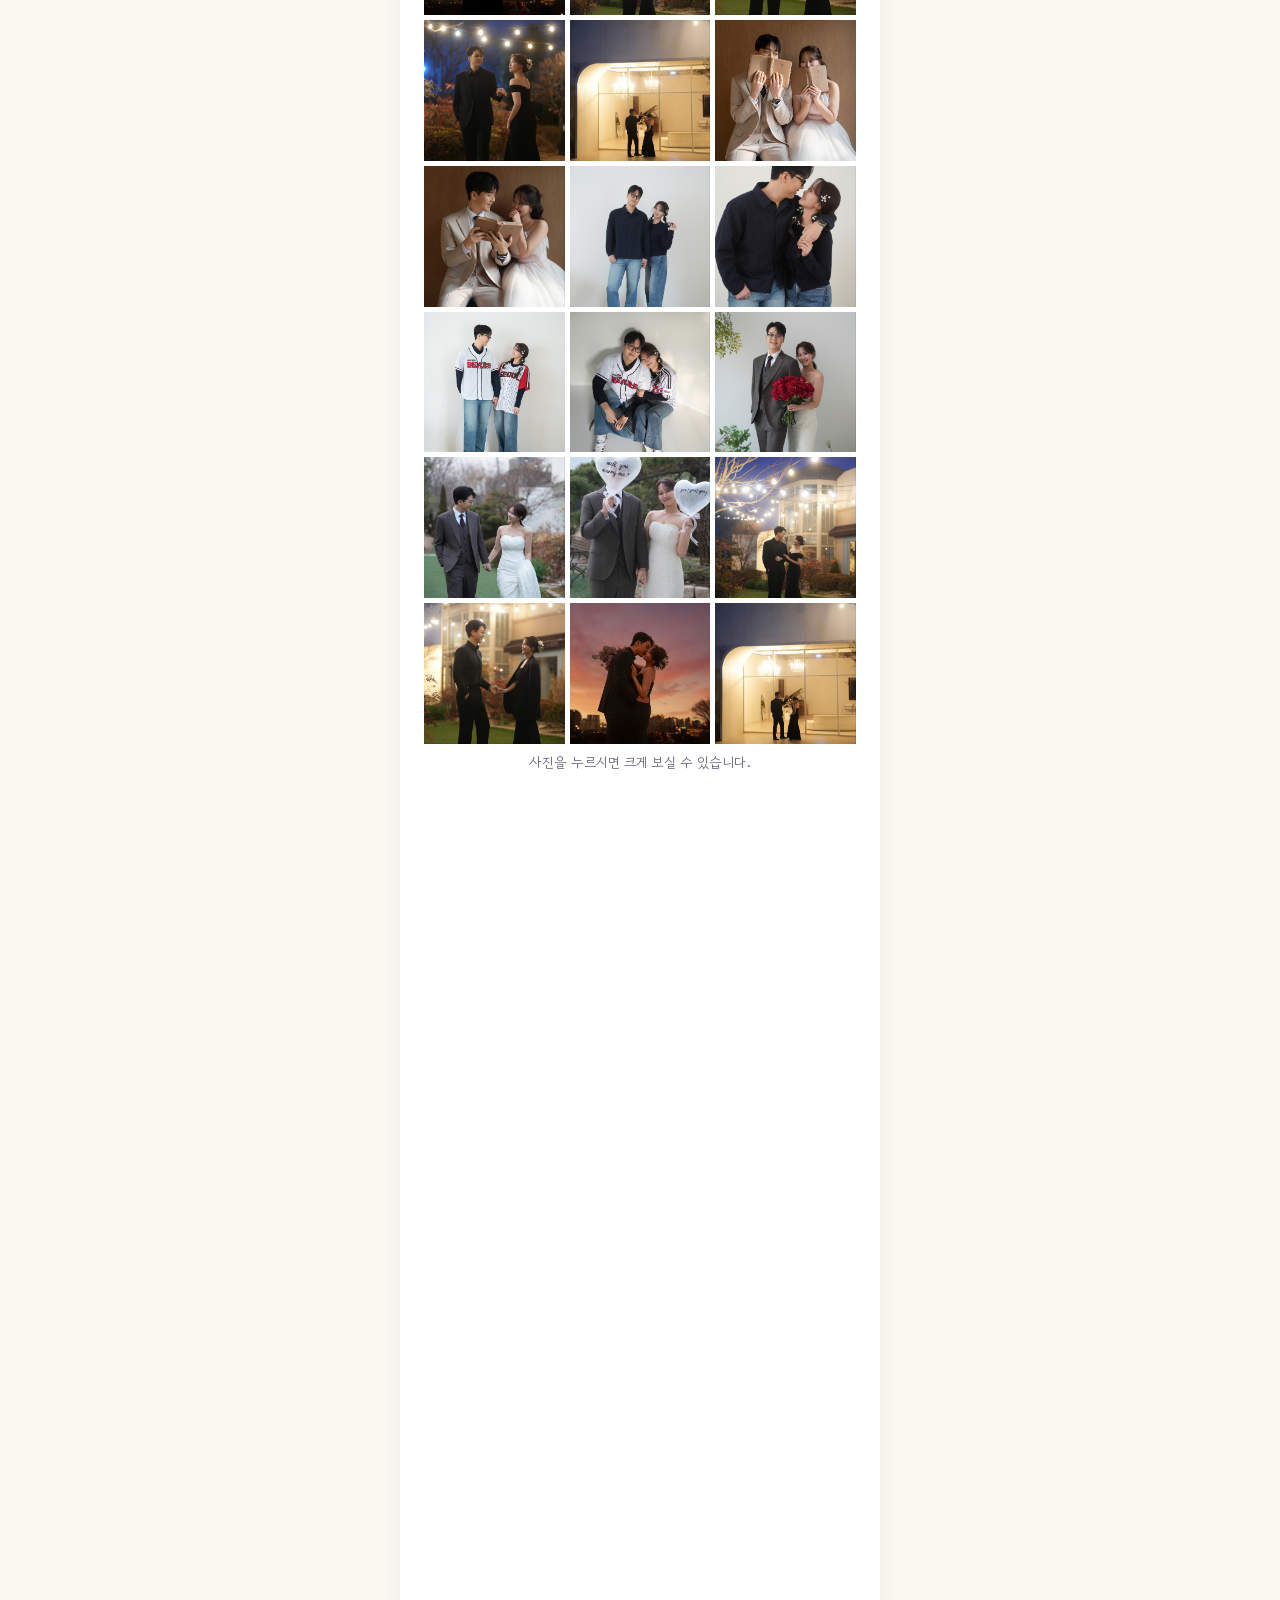
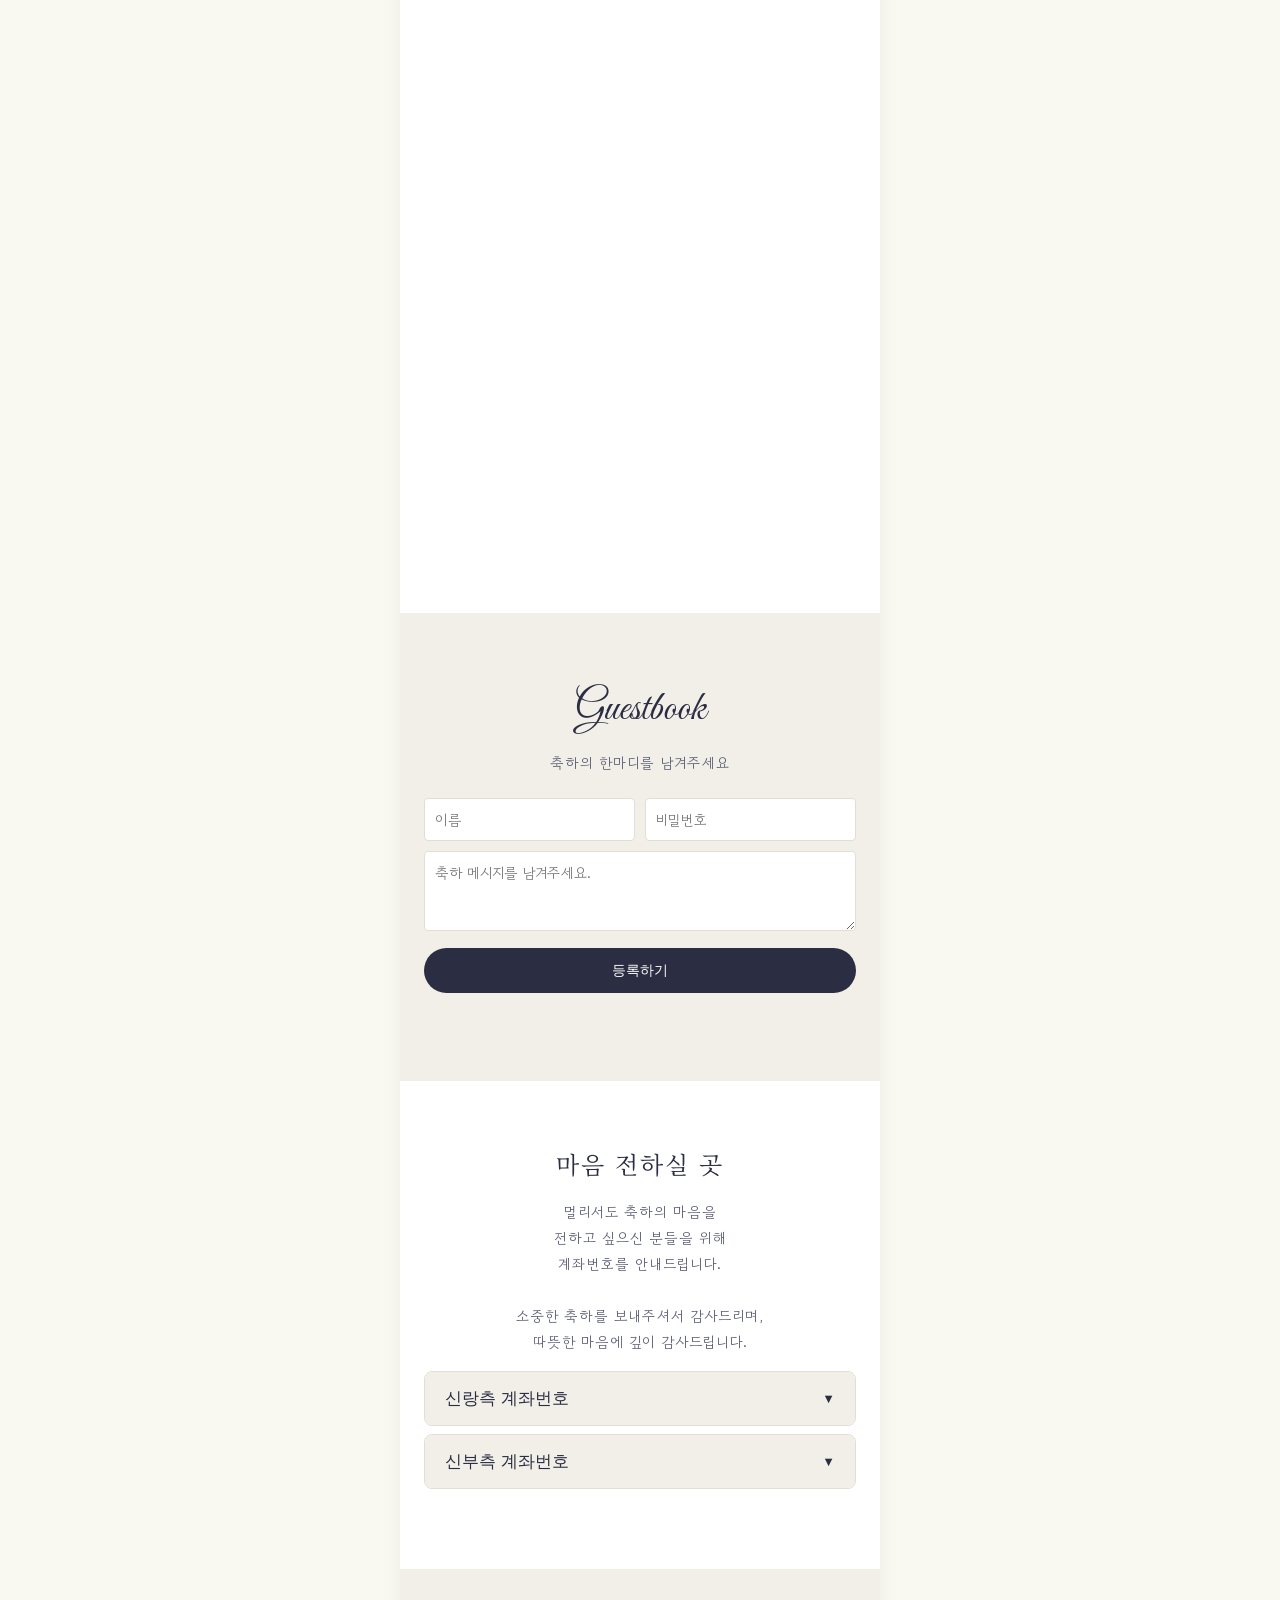
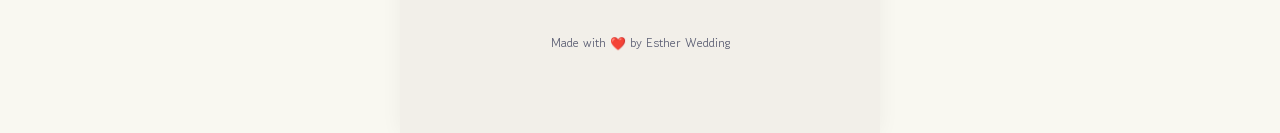
==== commit 9d2faaa3: "Add files via upload" ====
--- a/parents.html
+++ b/parents.html
@@ -45,7 +45,7 @@
             <div class="cover-image-container"
                 style="margin: 2rem auto; width: 90%; max-width: 360px; aspect-ratio: 1/1.35; border-radius: 200px 200px 0 0; border: 3px solid var(--primary-color); border-bottom: 3px solid var(--primary-color); overflow: hidden; position: relative; background: #fff;">
                 <img src="images/cover.jpg?v=3" alt="Wedding Cover"
-                    style="width: 100%; height: 100%; object-fit: cover; object-position: 0% 15%; transform: scale(1.15) translateX(4%); opacity: 0.9;">
+                    style="width: 100%; height: 100%; object-fit: cover; object-position: 15% 15%; transform: scale(1.15); opacity: 0.9;">
             </div>
             <div class="cover-bottom text-center mb-4">
                 <p class="serif" style="font-size: 1.25rem; margin-bottom: 0.5rem; color: var(--primary-color);">김지헌
